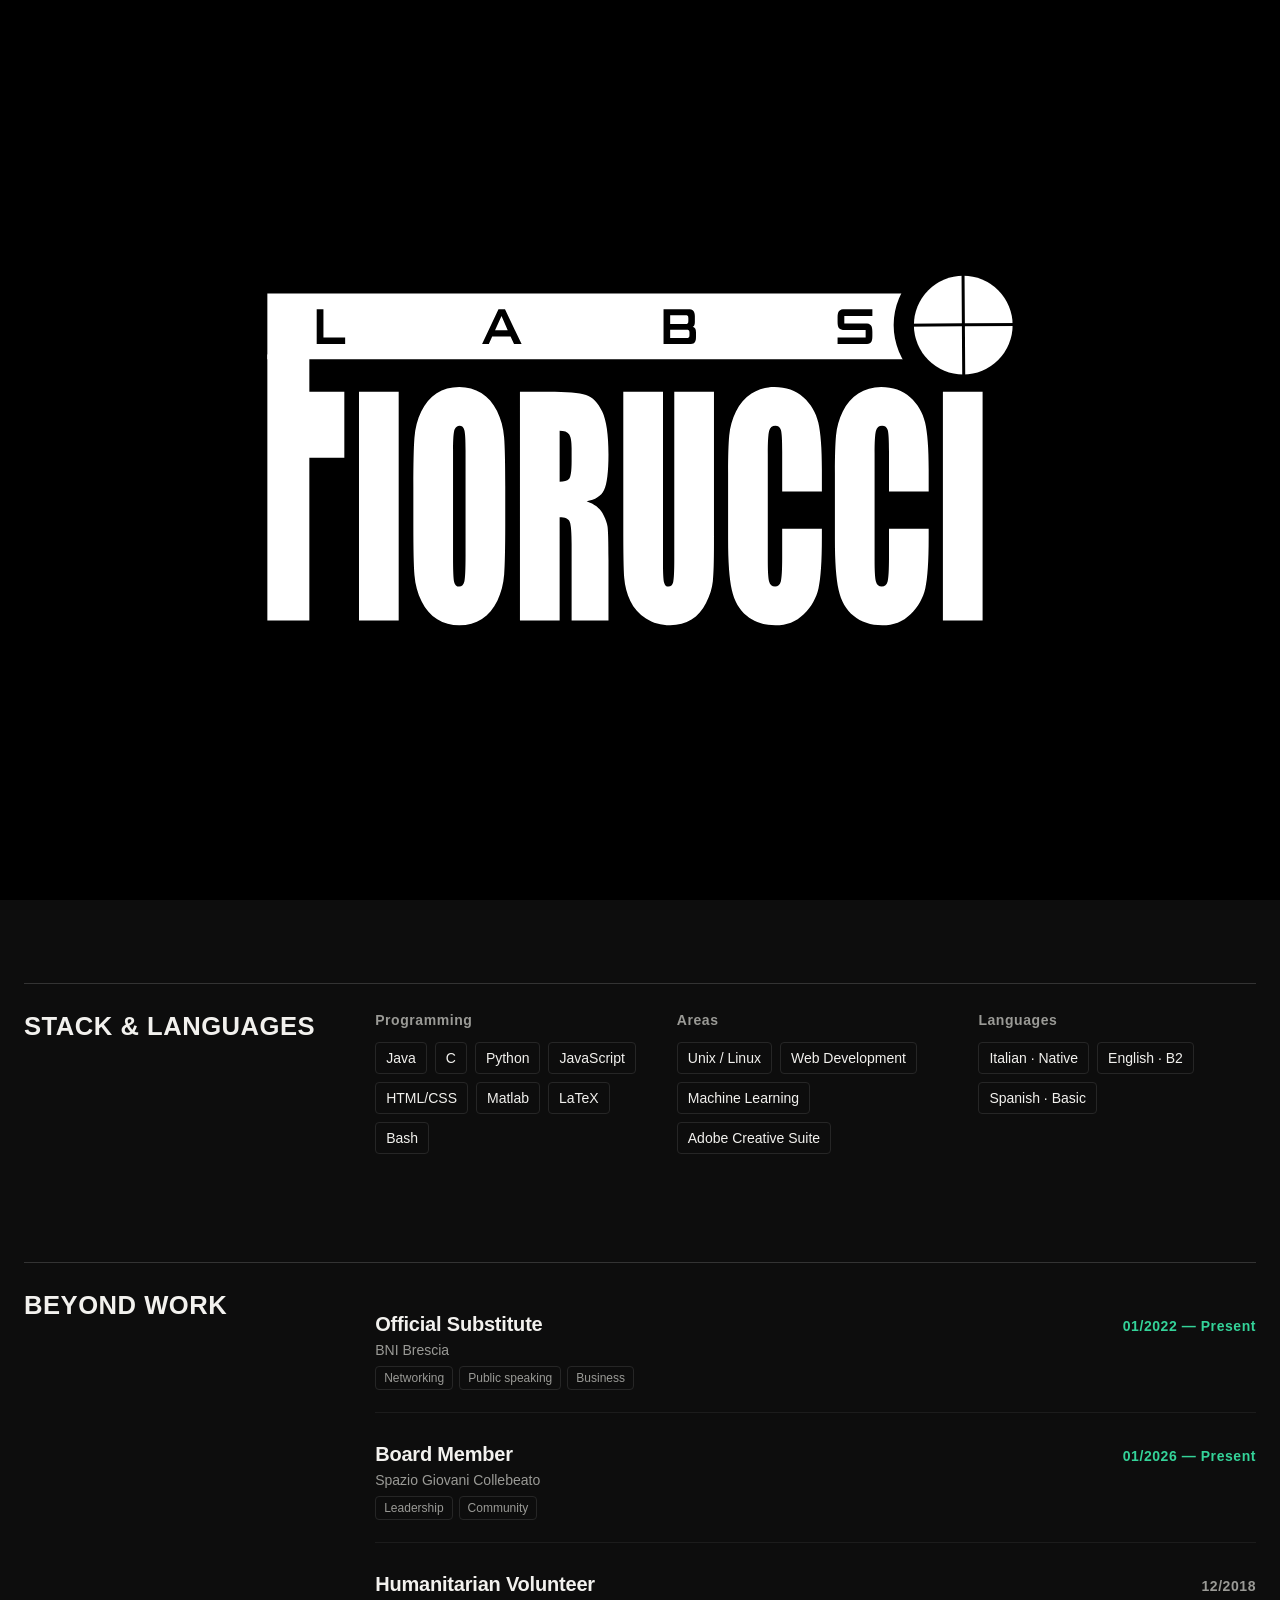
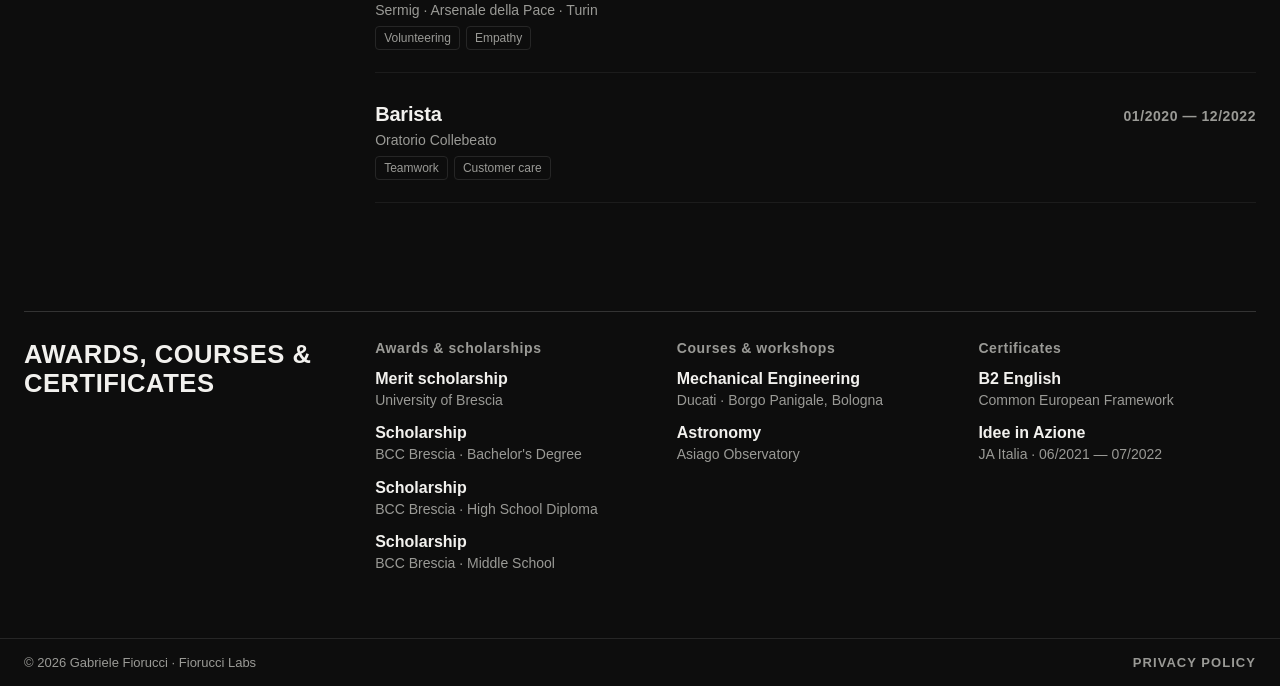
==== en/index.html @ bb151094 "Il CV diventa la pagina Percorso di fioruccilabs.com Pagina generata da FiorucciLabs/tools/export-cv" ====
<!DOCTYPE html>
<html lang="en">
<head>
<meta charset="utf-8">
<meta name="viewport" content="width=device-width, initial-scale=1">
<title>Gabriele Fiorucci — About | Fiorucci Labs</title>
<meta name="description" content="Experience, education and skills of Gabriele Fiorucci, software developer and computer engineering student in Brescia, Italy.">
<link rel="canonical" href="https://gabrielefiorucci03.github.io/en/">
<link rel="alternate" hreflang="it" href="https://gabrielefiorucci03.github.io/">
<link rel="alternate" hreflang="en" href="https://gabrielefiorucci03.github.io/en/">
<link rel="alternate" hreflang="x-default" href="https://gabrielefiorucci03.github.io/">
<script type="application/ld+json">{"@context":"https://schema.org","@type":"ProfilePage","url":"https://gabrielefiorucci03.github.io/en/","inLanguage":"en","mainEntity":{"@type":"Person","@id":"https://fioruccilabs.com/#person","name":"Gabriele Fiorucci","url":"https://fioruccilabs.com/"}}</script>
<meta property="og:type" content="website">
<meta property="og:site_name" content="Fiorucci Labs">
<meta property="og:title" content="Gabriele Fiorucci — About | Fiorucci Labs">
<meta property="og:description" content="Experience, education and skills of Gabriele Fiorucci, software developer and computer engineering student in Brescia, Italy.">
<meta property="og:url" content="https://gabrielefiorucci03.github.io/en/">
<meta property="og:image" content="https://fioruccilabs.com/og.png">
<meta property="og:image:width" content="1200">
<meta property="og:image:height" content="630">
<meta property="og:locale" content="en_US">
<meta property="og:locale:alternate" content="it_IT">
<meta name="twitter:card" content="summary_large_image">
<meta name="theme-color" content="#0d0d0d">
<meta name="color-scheme" content="dark">
<link rel="icon" href="/favicon.ico" sizes="32x32">
<link rel="icon" href="/favicon.svg" type="image/svg+xml">
<link rel="icon" href="/favicon-96.png" type="image/png" sizes="96x96">
<link rel="apple-touch-icon" href="/apple-touch-icon.png">
<link rel="stylesheet" href="/site.0959912920.css">
<script>(function(r){r.classList.add('js');try{if(!sessionStorage.getItem('fiorucciIntroSeen')&&!matchMedia('(prefers-reduced-motion: reduce)').matches){r.classList.add('intro-pending');setTimeout(function(){r.classList.remove('intro-pending')},4000)}}catch(e){}})(document.documentElement)</script>
<script src="/site.97b1b69232.js" defer></script>
</head>
<body>
<a class="skip" href="#main">Skip to content</a>
<div class="screen">
  <header class="hdr">
    <a class="logo" href="https://fioruccilabs.com/en/"><svg viewBox="0 0 102.3 49.1" role="img" aria-label="Fiorucci Labs"><defs><clipPath id="fllogom"><path clip-rule="evenodd" d="M-20 -20H122.3V69.1H-20ZM85.29299999999999 7.678A9.37 9.37 0 1 0 104.033 7.678A9.37 9.37 0 1 0 85.29299999999999 7.678ZM7.631 10.246 L11.461 10.246 L11.461 9.367 L8.538 9.367 L8.538 5.568 L7.631 5.568 ZM29.894 10.246 L30.801 10.246 L31.254 9.222 L33.725 9.222 L34.193 10.246 L35.213 10.246 L32.977 5.568 L32.100 5.568 Z M31.639 8.378 L32.508 6.475 L33.347 8.378 ZM54.318 10.246 L57.808 10.246 C58.405 10.246 58.685 9.992 58.685 9.339 L58.685 8.632 C58.685 8.233 58.549 7.998 58.247 7.916 C58.443 7.835 58.534 7.617 58.534 7.254 L58.534 6.475 C58.534 5.822 58.254 5.568 57.657 5.568 L54.318 5.568 Z M55.210 9.439 L57.401 9.439 C57.680 9.439 57.808 9.376 57.808 9.067 L57.808 8.687 C57.808 8.378 57.680 8.315 57.401 8.315 L55.210 8.315 Z M55.210 7.526 L57.249 7.526 C57.529 7.526 57.657 7.463 57.657 7.155 L57.657 6.747 C57.657 6.438 57.529 6.375 57.249 6.375 L55.210 6.375 ZM77.745 10.246 L81.462 10.246 C82.195 10.246 82.429 10.019 82.429 9.140 L82.429 8.578 C82.429 7.699 82.195 7.472 81.462 7.472 L78.652 7.472 L78.652 6.448 L82.429 6.448 L82.429 5.568 L78.712 5.568 C77.980 5.568 77.745 5.795 77.745 6.674 L77.745 7.236 C77.745 8.116 77.980 8.342 78.712 8.342 L81.523 8.342 L81.523 9.367 L77.745 9.367 Z"></path></clipPath><clipPath id="fllogoc"><rect x="-20" y="11.6" width="142.3" height="37.6"></rect></clipPath><clipPath id="fllogod"><path clip-rule="evenodd" d="M-20 -20H122.3V69.1H-20ZM94.466 -0.322L94.870 -0.322L94.882 7.448L102.663 7.436L102.663 7.840L94.882 7.852L94.894 15.678L94.490 15.678L94.478 7.852L86.663 7.864L86.663 7.460L94.478 7.448Z"></path></clipPath></defs><g clip-path="url(#fllogom)"><path d="M0.989 3.444H90.025V12.27H0.989Z" fill="#fff" transform="translate(0.989 0) scale(1 1) translate(-0.989 0)"></path></g><g fill="#fff" fill-rule="evenodd" opacity="0" display="none"><path d="M0.997 0 L4.827 0 L4.827 -0.879 L1.904 -0.879 L1.904 -4.678 L0.997 -4.678 Z" transform="translate(6.634 10.246)"></path><path d="M0.249 0 L1.156 0 L1.609 -1.024 L4.08 -1.024 L4.548 0 L5.568 0 L3.332 -4.678 L2.455 -4.678 Z M1.994 -1.868 L2.863 -3.771 L3.702 -1.868 Z" transform="translate(29.645 10.246)"></path><path d="M0.997 0 L4.487 0 C5.084 0 5.364 -0.254 5.364 -0.907 L5.364 -1.614 C5.364 -2.013 5.228 -2.248 4.926 -2.33 C5.122 -2.411 5.213 -2.629 5.213 -2.992 L5.213 -3.771 C5.213 -4.424 4.933 -4.678 4.336 -4.678 L0.997 -4.678 Z M1.889 -0.807 L4.08 -0.807 C4.359 -0.807 4.487 -0.87 4.487 -1.179 L4.487 -1.559 C4.487 -1.868 4.359 -1.931 4.08 -1.931 L1.889 -1.931 Z M1.889 -2.72 L3.928 -2.72 C4.208 -2.72 4.336 -2.783 4.336 -3.091 L4.336 -3.499 C4.336 -3.808 4.208 -3.871 3.928 -3.871 L1.889 -3.871 Z" transform="translate(53.321 10.246)"></path><path d="M0.755 0 L4.472 0 C5.205 0 5.439 -0.227 5.439 -1.106 L5.439 -1.668 C5.439 -2.547 5.205 -2.774 4.472 -2.774 L1.662 -2.774 L1.662 -3.798 L5.439 -3.798 L5.439 -4.678 L1.722 -4.678 C0.99 -4.678 0.755 -4.451 0.755 -3.572 L0.755 -3.01 C0.755 -2.13 0.99 -1.904 1.722 -1.904 L4.533 -1.904 L4.533 -0.879 L0.755 -0.879 Z" transform="translate(76.99 10.246)"></path></g><g clip-path="url(#fllogoc)" fill="#fff"><path d="M0.989 11.6V47.449H6.642V25.548H11.351V16.642H6.642V11.6Z" transform="translate(0 0)"></path><path d="M18.668 16.642H13.325V47.448H18.668Z" transform="translate(0 0)"></path><path d="M20.787 22.854C20.69 24.141 20.641 26.332 20.641 29.425L20.641 34.693C20.641 37.863 20.692 40.081 20.793 41.349C20.895 42.617 21.213 43.79 21.746 44.868C22.279 45.946 22.984 46.754 23.861 47.292C24.737 47.831 25.725 48.101 26.826 48.101C27.986 48.101 29.002 47.815 29.874 47.245C30.746 46.674 31.438 45.857 31.95 44.792C32.462 43.727 32.768 42.551 32.865 41.264C32.962 39.977 33.011 37.786 33.011 34.693L33.011 29.425C33.011 26.256 32.96 24.037 32.858 22.769C32.757 21.501 32.439 20.328 31.906 19.251C31.372 18.173 30.668 17.365 29.791 16.826C28.915 16.287 27.927 16.017 26.826 16.017C25.666 16.017 24.65 16.303 23.778 16.873C22.906 17.444 22.214 18.262 21.702 19.327C21.189 20.392 20.885 21.567 20.787 22.854M25.984 24.579C25.984 22.995 26.058 22.041 26.207 21.718C26.356 21.395 26.571 21.233 26.852 21.233C27.183 21.233 27.402 21.433 27.509 21.832C27.615 22.231 27.668 23.147 27.668 24.579L27.668 38.721C27.668 40.534 27.617 41.681 27.515 42.162C27.413 42.644 27.179 42.885 26.813 42.885C26.456 42.885 26.228 42.676 26.13 42.257C26.033 41.839 25.984 40.737 25.984 38.95Z" transform="translate(0 0)"></path><path d="M38.768 16.642L34.99 16.642L34.99 47.449L40.333 47.449L40.333 33.567C41.063 33.567 41.514 33.763 41.687 34.156C41.859 34.549 41.945 35.57 41.945 37.218L41.945 47.449L46.907 47.449L46.907 39.331C46.907 36.847 46.863 35.329 46.774 34.778C46.685 34.227 46.459 33.622 46.095 32.963C45.732 32.304 45.022 31.778 43.965 31.385C45.132 31.22 45.914 30.725 46.311 29.899C46.708 29.074 46.907 27.461 46.907 25.061C46.907 22.433 46.626 20.518 46.064 19.318C45.502 18.118 44.775 17.372 43.883 17.08C42.992 16.788 41.286 16.642 38.768 16.642M40.333 21.912C40.946 21.912 41.367 22.065 41.598 22.371C41.829 22.676 41.945 23.319 41.945 24.299L41.945 25.998C41.945 27.36 41.825 28.165 41.586 28.413C41.346 28.661 40.929 28.785 40.333 28.785Z" transform="translate(0 0)"></path><path d="M54.244 16.642L48.901 16.642L48.901 34.874C48.901 38.35 48.943 40.631 49.028 41.716C49.112 42.801 49.387 43.831 49.851 44.808C50.316 45.785 51.018 46.578 51.956 47.187C52.893 47.796 53.975 48.101 55.201 48.101C56.308 48.101 57.269 47.843 58.084 47.33C58.9 46.816 59.557 46.061 60.055 45.065C60.554 44.069 60.854 43.099 60.955 42.153C61.057 41.208 61.107 39.568 61.107 37.234L61.107 16.642L55.765 16.642L55.765 39.345C55.765 40.88 55.716 41.854 55.62 42.266C55.524 42.679 55.308 42.885 54.973 42.885C54.679 42.885 54.484 42.698 54.388 42.323C54.292 41.949 54.244 41.09 54.244 39.745Z" transform="translate(0 0)"></path><path d="M63.161 22.531C63.059 23.641 63.009 25.305 63.009 27.523L63.009 36.518C63.009 39.536 63.173 41.796 63.503 43.299C63.833 44.801 64.506 45.977 65.521 46.826C66.535 47.676 67.825 48.101 69.39 48.101C70.896 48.101 72.162 47.599 73.19 46.597C74.217 45.594 74.881 44.426 75.181 43.093C75.482 41.76 75.632 39.501 75.632 36.315L75.632 35.115L70.289 35.115L70.289 38.981C70.289 40.669 70.228 41.742 70.105 42.199C69.983 42.656 69.723 42.885 69.326 42.885C68.913 42.885 68.647 42.657 68.528 42.2C68.41 41.745 68.351 40.769 68.351 39.273L68.351 24.978C68.351 23.419 68.41 22.406 68.528 21.937C68.647 21.468 68.925 21.233 69.365 21.233C69.753 21.233 70.004 21.427 70.118 21.813C70.232 22.199 70.289 23.172 70.289 24.73L70.289 30.089L75.632 30.089L75.632 27.161C75.632 24.283 75.471 22.163 75.15 20.8C74.828 19.437 74.156 18.299 73.132 17.387C72.109 16.474 70.811 16.017 69.238 16.017C68.079 16.017 67.053 16.312 66.161 16.902C65.269 17.492 64.571 18.3 64.068 19.327C63.565 20.354 63.262 21.422 63.161 22.531" transform="translate(0 0)"></path><path d="M77.537 22.531C77.435 23.641 77.385 25.305 77.385 27.523L77.385 36.518C77.385 39.536 77.549 41.796 77.879 43.299C78.209 44.801 78.881 45.977 79.897 46.826C80.911 47.676 82.201 48.101 83.766 48.101C85.271 48.101 86.538 47.599 87.566 46.597C88.593 45.594 89.257 44.426 89.557 43.093C89.857 41.76 90.008 39.501 90.008 36.315L90.008 35.115L84.665 35.115L84.665 38.981C84.665 40.669 84.604 41.742 84.481 42.199C84.359 42.656 84.099 42.885 83.702 42.885C83.289 42.885 83.023 42.657 82.904 42.2C82.786 41.745 82.727 40.769 82.727 39.273L82.727 24.978C82.727 23.419 82.786 22.406 82.904 21.937C83.023 21.468 83.301 21.233 83.741 21.233C84.129 21.233 84.38 21.427 84.494 21.813C84.608 22.199 84.665 23.172 84.665 24.73L84.665 30.089L90.008 30.089L90.008 27.161C90.008 24.283 89.847 22.163 89.526 20.8C89.204 19.437 88.532 18.299 87.508 17.387C86.485 16.474 85.187 16.017 83.614 16.017C82.455 16.017 81.429 16.312 80.537 16.902C79.645 17.492 78.947 18.3 78.444 19.327C77.941 20.354 77.638 21.422 77.537 22.531" transform="translate(0 0)"></path><path d="M97.266 16.642H91.923V47.448H97.266Z" transform="translate(0 0)"></path></g><g transform="translate(94.663 7.678) scale(1) translate(-94.663 -7.678)"><circle cx="94.663" cy="7.678" r="6.646" fill="#fff" clip-path="url(#fllogod)"></circle></g></svg></a>
    <div class="hdr-desk" data-desk>
      <nav class="nav"><a href="https://fioruccilabs.com/en/works/">WORKS</a><a href="https://fioruccilabs.com/en/projects/">PROJECTS</a><a href="https://fioruccilabs.com/en/contact/">CONTACT</a></nav>
      <details class="dd lang">
        <summary><span class="sr-only">Language: </span><span>EN</span><span class="caret" aria-hidden="true">▼</span></summary>
        <div class="dd-menu"><a class="lang-opt" href="/en/" hreflang="en" lang="en" aria-current="true"><span>English</span><span class="code">EN</span></a><a class="lang-opt" href="/" hreflang="it" lang="it"><span>Italiano</span><span class="code">IT</span></a></div>
      </details>
    </div>
    <details class="dd mm" data-mob>
      <summary><span class="sr-only">Menu · Language: </span><span>EN</span><span class="burger" aria-hidden="true"><span></span><span></span><span></span></span></summary>
      <div class="dd-menu">
        <nav class="mm-nav"><a href="https://fioruccilabs.com/en/works/">WORKS</a><a href="https://fioruccilabs.com/en/projects/">PROJECTS</a><a href="https://fioruccilabs.com/en/contact/">CONTACT</a></nav>
        <div class="mm-sep"></div>
        <div aria-label="Language"><a class="lang-opt" href="/en/" hreflang="en" lang="en" aria-current="true"><span>English</span><span class="code">EN</span></a><a class="lang-opt" href="/" hreflang="it" lang="it"><span>Italiano</span><span class="code">IT</span></a></div>
        <div class="mm-sep"></div>
        <a class="mm-pv" href="https://fioruccilabs.com/en/privacy/">PRIVACY POLICY</a>
        <span class="mm-copy">© 2026 Gabriele Fiorucci · Fiorucci Labs</span>
      </div>
    </details>
  </header>
  <main id="main">
    <section class="sec about">
      <div class="ab-top"><div>
        <h1 class="big">Gabriele Fiorucci</h1>
        <div class="ab-links"><a href="mailto:info@fioruccilabs.com">EMAIL ↗</a><a href="https://github.com/GabrieleFiorucci03" target="_blank" rel="noopener">GITHUB ↗</a><a href="https://linkedin.com/in/gabriele-fiorucci-063081251" target="_blank" rel="noopener">LINKEDIN ↗</a></div>
      </div></div>
      <div class="ab-sec">
        <h2>EXPERIENCE</h2>
        <div class="ab-body rows"><div class="row"><div class="who"><span class="role">Freelance Developer</span><span class="org">Software development · Brescia, Italy</span></div><span class="date now">06/2024 — Present</span></div><div class="row"><div class="who"><span class="role">STEM Tutor</span><span class="org">Tutoring · Brescia, Italy</span></div><span class="date now">06/2022 — Present</span></div><div class="row"><div class="who"><span class="role">Printer</span><span class="org">Tipografia Fiorucci · Collebeato, Italy</span></div><span class="date now">01/2018 — Present</span></div></div>
      </div>
      <div class="ab-sec">
        <h2>EDUCATION</h2>
        <div class="ab-body"><div class="ab-grid"><div class="edu"><span class="role">Master's Degree</span><span class="date now">09/2025 — Present</span><span class="field">Computer Engineering</span><span class="org">University of Brescia</span></div><div class="edu"><span class="role">Bachelor's Degree</span><span class="date">09/2022 — 10/2025</span><span class="field">Computer Engineering</span><span class="org">University of Brescia</span></div><div class="edu"><span class="role">High School Diploma</span><span class="date">09/2017 — 07/2022</span><span class="field">Scientific High School</span><span class="org">Liceo Scientifico Statale Leonardo</span></div></div></div>
      </div>
      <div class="ab-sec">
        <h2>STACK & LANGUAGES</h2>
        <div class="ab-body"><div class="ab-grid"><div class="grp-col"><span class="lbl">Programming</span><div class="chips"><span>Java</span><span>C</span><span>Python</span><span>JavaScript</span><span>HTML/CSS</span><span>Matlab</span><span>LaTeX</span><span>Bash</span></div></div><div class="grp-col"><span class="lbl">Areas</span><div class="chips"><span>Unix / Linux</span><span>Web Development</span><span>Machine Learning</span><span>Adobe Creative Suite</span></div></div><div class="grp-col"><span class="lbl">Languages</span><div class="chips"><span>Italian · Native</span><span>English · B2</span><span>Spanish · Basic</span></div></div></div></div>
      </div>
      <div class="ab-sec">
        <h2>BEYOND WORK</h2>
        <div class="ab-body rows"><div class="row"><div class="who"><span class="role">Official Substitute</span><span class="org">BNI Brescia</span></div><span class="date now">01/2022 — Present</span><div class="row-tags"><span>Networking</span><span>Public speaking</span><span>Business</span></div></div><div class="row"><div class="who"><span class="role">Board Member</span><span class="org">Spazio Giovani Collebeato</span></div><span class="date now">01/2026 — Present</span><div class="row-tags"><span>Leadership</span><span>Community</span></div></div><div class="row"><div class="who"><span class="role">Humanitarian Volunteer</span><span class="org">Sermig · Arsenale della Pace · Turin</span></div><span class="date">12/2018</span><div class="row-tags"><span>Volunteering</span><span>Empathy</span></div></div><div class="row"><div class="who"><span class="role">Barista</span><span class="org">Oratorio Collebeato</span></div><span class="date">01/2020 — 12/2022</span><div class="row-tags"><span>Teamwork</span><span>Customer care</span></div></div></div>
      </div>
      <div class="ab-sec">
        <h2>AWARDS, COURSES & CERTIFICATES</h2>
        <div class="ab-body"><div class="ab-grid"><div class="grp-col"><span class="lbl">Awards &amp; scholarships</span><div class="award"><span class="t">Merit scholarship</span><span class="d">University of Brescia</span></div><div class="award"><span class="t">Scholarship</span><span class="d">BCC Brescia · Bachelor's Degree</span></div><div class="award"><span class="t">Scholarship</span><span class="d">BCC Brescia · High School Diploma</span></div><div class="award"><span class="t">Scholarship</span><span class="d">BCC Brescia · Middle School</span></div></div><div class="grp-col"><span class="lbl">Courses &amp; workshops</span><div class="award"><span class="t">Mechanical Engineering</span><span class="d">Ducati · Borgo Panigale, Bologna</span></div><div class="award"><span class="t">Astronomy</span><span class="d">Asiago Observatory</span></div></div><div class="grp-col"><span class="lbl">Certificates</span><div class="award"><span class="t">B2 English</span><span class="d">Common European Framework</span></div><div class="award"><span class="t">Idee in Azione</span><span class="d">JA Italia · 06/2021 — 07/2022</span></div></div></div></div>
      </div>
    </section>
  </main>
</div>
<footer class="ftr" data-desk>
  <span>© 2026 Gabriele Fiorucci · Fiorucci Labs</span>
  <a href="https://fioruccilabs.com/en/privacy/">PRIVACY POLICY</a>
</footer>
</body>
</html>
---- site.0959912920.css ----
/* Fiorucci Labs — site styles. Values carried over from the inline styles of the old "Intro Sito.dc.html". */
*{scrollbar-width:none;-ms-overflow-style:none}*::-webkit-scrollbar{display:none}
html{background:#0d0d0d;color-scheme:dark}
body{margin:0;background:#0d0d0d;font-family:Helvetica,Arial,sans-serif;color:#f2f1ee}
a{color:#f2f1ee}a:hover{color:#bbb}
h1,h2,h3{font-weight:inherit}
/* Text for screen readers and search engines only (e.g. the home <h1>, drawn as the CREATE lettering). */
.sr-only{position:absolute;width:1px;height:1px;padding:0;margin:-1px;overflow:hidden;clip:rect(0,0,0,0);white-space:nowrap;border:0}
.lead a{color:#34D399;text-decoration:none;border-bottom:1px solid #0E9F6E}

/* Mobile (<=720px) swaps the desktop header and footer for the dropdown menu. */
[data-mob]{display:none}
@media (max-width:720px){[data-desk]{display:none!important}[data-mob]{display:block}}

/* Page frame: the home is one screen tall; other pages scroll the document under a sticky header. */
.screen{min-height:100vh;display:flex;flex-direction:column}
.screen.home{height:100vh;min-height:520px}
main{flex:1;display:flex;flex-direction:column}
.home main{min-height:0;overflow:hidden}

/* Header */
.hdr{display:flex;align-items:center;justify-content:space-between;gap:24px;padding:14px clamp(12px,2vw,24px);border-bottom:1px solid #262626;background:#0d0d0d}
.screen:not(.home) .hdr{position:sticky;top:0;z-index:30}
.logo{display:block;width:120px}
.logo svg{display:block;width:100%;height:auto;overflow:visible}
.hdr-desk{display:flex;align-items:center;flex-wrap:wrap;justify-content:flex-end;gap:10px 28px}
.nav{display:flex;flex-wrap:wrap;gap:4px 24px}
.nav a{font-size:14px;font-weight:600;letter-spacing:0.08em;color:#9a9a96;text-decoration:none;padding:8px 0;border-bottom:2px solid transparent}
.nav a:hover{color:#f2f1ee;text-decoration:none}
.nav a[aria-current=page]{color:#f2f1ee;border-bottom-color:#0E9F6E}

/* Dropdowns (language on desktop, full menu on mobile) are <details>, so they open even without JS. */
.dd{position:relative}
.dd>summary{list-style:none;display:flex;align-items:center;gap:8px;background:transparent;color:#f2f1ee;border:1px solid #444;border-radius:4px;padding:10px 12px;font-family:ui-monospace,Menlo,monospace;font-size:13px;letter-spacing:0.06em;cursor:pointer}
.dd>summary::-webkit-details-marker{display:none}
.dd>summary:hover{border-color:#f2f1ee}
.caret{font-size:9px;color:#9a9a96}
.dd-menu{position:absolute;right:0;top:calc(100% + 6px);min-width:150px;background:#161616;border:1px solid #262626;border-radius:4px;padding:4px;display:flex;flex-direction:column;z-index:10}
.lang-opt{display:flex;justify-content:space-between;align-items:center;gap:12px;color:#f2f1ee;border-radius:3px;padding:9px 10px;font-size:14px;text-decoration:none}
.lang-opt:hover{background:#222;color:#f2f1ee;text-decoration:none}
.lang-opt[aria-current=true]{background:#1f1f1f}
.lang-opt .code{font-family:ui-monospace,Menlo,monospace;font-size:12px;color:#9a9a96}
.lang-opt[aria-current=true] .code{color:#34D399}

.mm>summary{gap:10px}
.burger{display:flex;flex-direction:column;gap:4px;width:18px}
.burger span{height:2px;background:#f2f1ee;transition:transform 200ms ease,opacity 200ms ease}
.mm[open] .burger span:nth-child(1){transform:translateY(6px) rotate(45deg)}
.mm[open] .burger span:nth-child(2){opacity:0}
.mm[open] .burger span:nth-child(3){transform:translateY(-6px) rotate(-45deg)}
.mm .dd-menu{top:calc(100% + 8px);width:min(260px,calc(100vw - 24px));padding:6px;z-index:20;box-sizing:border-box}
.mm-nav{display:flex;flex-direction:column}
.mm-nav a,.mm-pv{display:block;font-size:15px;font-weight:600;letter-spacing:0.08em;color:#9a9a96;text-decoration:none;padding:14px 12px;border-left:2px solid transparent;border-radius:3px}
.mm-pv{font-size:13px;padding:12px}
.mm-nav a:hover,.mm-pv:hover{background:#222;color:#f2f1ee;text-decoration:none}
.mm-nav a[aria-current=page],.mm-pv[aria-current=page]{color:#f2f1ee;border-left-color:#0E9F6E}
.mm .lang-opt{padding:12px;font-size:15px}
.mm-sep{height:1px;background:#262626;margin:6px 0}
.mm-copy{display:block;padding:4px 12px 8px;font-size:12px;color:#9a9a96}

/* Home */
.hero{flex:1;min-height:0;display:flex;align-items:center;justify-content:center;padding:clamp(28px,6vh,64px) clamp(12px,2vw,24px) 0}
.hero h1{margin:0;width:clamp(220px,40vw,660px);color:#f2f1ee;transition:transform 1000ms cubic-bezier(.2,.8,.2,1),opacity 800ms ease}
.hero svg{display:block;width:100%;height:auto;overflow:visible}
.band{position:relative;height:clamp(320px,68vh,820px);flex-shrink:0;overflow:hidden;user-select:none;-webkit-user-select:none;touch-action:pan-y;cursor:grab;transition:opacity 900ms ease 200ms}
.band canvas{position:absolute;inset:0;width:100%;height:100%;display:block}
.band-name{position:absolute;left:50%;bottom:14px;transform:translateX(-50%);font-size:15px;font-weight:600;letter-spacing:0.01em;color:#34D399;background:#0d0d0d;padding:6px 10px;pointer-events:none;white-space:nowrap;opacity:0;transition:opacity 250ms ease}
/* Entrance: with JS the hero and gallery start hidden and fade in after the intro (site.js adds .entered). */
.intro-pending .screen,.intro-pending .ftr{visibility:hidden}
.js .home:not(.entered) .hero h1{transform:translateY(10%) scale(0.96);opacity:0}
.js .home:not(.entered) .band{opacity:0}
/* Gallery sources: the WebGL canvas samples these videos; the links stay in the page for crawlers and keyboard users.
   Without JS or WebGL the tiles themselves are shown as a plain grid. */
html:not(.js) .tiles,.band.no-gl .tiles{opacity:1;pointer-events:auto}
.tiles a{display:flex;flex-direction:column;gap:6px;color:inherit;text-decoration:none}
.tiles{position:absolute;inset:0;margin:0;padding:16px;list-style:none;display:flex;align-items:center;justify-content:center;gap:12px;flex-wrap:wrap;box-sizing:border-box;background:#0d0d0d;opacity:0;pointer-events:none}
.tiles li{display:flex;flex-direction:column;gap:6px;width:clamp(120px,14vw,200px)}
.tiles .media{border:0;border-radius:0}
.tiles span{font-size:13px;color:#9a9a96}

/* Shared page blocks */
.sec{padding:clamp(28px,6vh,64px) clamp(12px,2vw,24px) 64px;display:flex;flex-direction:column;gap:clamp(40px,7vh,72px);max-width:1280px;width:100%;box-sizing:border-box;margin:0 auto}
.sec.wide{gap:clamp(48px,8vh,96px)}
.big{margin:0;font-size:clamp(40px,7vw,96px);line-height:0.95;letter-spacing:-0.02em;font-weight:700;text-wrap:balance}
.lead{margin:0;font-size:clamp(18px,1.6vw,22px);line-height:1.45;color:#f2f1ee;max-width:60ch;text-wrap:pretty}
.label{font-size:12px;font-weight:600;letter-spacing:0.08em;color:#9a9a96}
.media{position:relative;width:100%;aspect-ratio:4/3;overflow:hidden;border:1px solid #262626;border-radius:4px;background:repeating-linear-gradient(135deg,#171717 0 10px,#1b1b1b 10px 20px)}
.media video{position:absolute;inset:0;width:100%;height:100%;object-fit:cover;display:block;pointer-events:none;background:#0d0d0d}

/* Works / projects lists */
.grp{display:flex;flex-direction:column;gap:24px}
.grp-h{margin:0;padding-top:14px;border-top:1px solid #262626;font-size:14px;font-weight:600;letter-spacing:0.08em;color:#f2f1ee}
.cards{display:grid;grid-template-columns:repeat(auto-fill,minmax(min(100%,260px),1fr));gap:32px 24px}
.card{display:flex;flex-direction:column;gap:12px;color:#f2f1ee;text-decoration:none}
.card:hover{color:#34D399;text-decoration:none}
.card-name{font-size:18px;font-weight:600;letter-spacing:-0.005em}

/* Project page */
.proj{padding:clamp(20px,4vh,40px) clamp(12px,2vw,24px) 64px;display:flex;flex-direction:column;gap:24px;max-width:1100px;width:100%;box-sizing:border-box;margin:0 auto}
.back{font-size:12px;font-weight:600;letter-spacing:0.08em;color:#9a9a96;text-decoration:none;align-self:flex-start}
.back:hover{color:#34D399;text-decoration:none}
.proj-head{display:flex;align-items:baseline;gap:16px;flex-wrap:wrap}
.status{font-size:12px;font-weight:600;color:#34D399;letter-spacing:0.08em}
.proj h1{margin:0;font-size:clamp(32px,5vw,64px);line-height:1;letter-spacing:-0.02em;font-weight:700}
.cover{position:relative;width:100%;aspect-ratio:4/3;max-height:70vh;flex-shrink:0;overflow:hidden}
.cover video{position:absolute;inset:0;width:100%;height:100%;object-fit:contain;display:block;pointer-events:none;background:#0d0d0d}
.proj-body{display:flex;flex-wrap:wrap;gap:24px clamp(24px,4vw,64px);padding-top:28px;border-top:1px solid #333}
.proj-text{flex:3 1 480px;min-width:0}
.desc{max-width:60ch;display:flex;flex-direction:column;gap:16px}
.desc p{margin:0;font-size:17px;line-height:1.55;color:#d6d5d1;text-wrap:pretty}
.desc p.lede{font-size:clamp(18px,1.6vw,22px);line-height:1.45;color:#f2f1ee}
.side{flex:1 1 220px;display:flex;flex-direction:column;gap:20px;position:sticky;top:100px;align-self:flex-start}
.tags{display:flex;flex-wrap:wrap;gap:8px;margin:0;padding:0;list-style:none}
.tag{font-size:13px;font-weight:600;letter-spacing:0.02em;color:#9a9a96;padding:6px 10px;border:1px solid #262626;border-radius:4px}
.gh{align-self:flex-start;font-size:14px;font-weight:600;letter-spacing:0.08em;color:#9a9a96;text-decoration:none;padding:6px 0;border-bottom:1px solid #262626}
.gh:hover{color:#34D399;border-color:#0E9F6E;text-decoration:none}

/* Project markdown (rendered at build time) */
[data-md]{display:flex;flex-direction:column;gap:18px;font-size:17px;line-height:1.6;color:#d6d5d1}
[data-md] p,[data-md] ul,[data-md] ol{margin:0;max-width:68ch;text-wrap:pretty}
[data-md] [data-tagline]{font-size:clamp(20px,2vw,26px);line-height:1.35;font-weight:600;color:#f2f1ee}
[data-md] h2{margin:36px 0 0;padding-top:24px;border-top:1px solid #262626;font-size:clamp(22px,2.2vw,28px);line-height:1.2;letter-spacing:-0.01em;color:#f2f1ee;font-weight:700}
[data-md] h3{margin:12px 0 0;font-size:19px;color:#f2f1ee;font-weight:700}
[data-md] strong{font-weight:600;color:#f2f1ee}
[data-md] a{color:#34D399;text-decoration:none;border-bottom:1px solid #0E9F6E}
[data-md] a:hover{color:#f2f1ee}
[data-md] figure{margin:10px 0;display:flex;flex-direction:column;gap:8px}
[data-md] img,[data-md] video{display:block;max-width:100%;max-height:85vh;width:auto;height:auto;align-self:flex-start;border:1px solid #262626;border-radius:4px;background:#111}
[data-md] figcaption{font-size:13px;letter-spacing:0.02em;color:#9a9a96}
[data-md] ul,[data-md] ol{padding-left:1.2em;display:flex;flex-direction:column;gap:8px}
[data-md] li::marker{color:#34D399}
[data-md] table{border-collapse:collapse;width:100%;max-width:820px;font-size:15px;line-height:1.5}
[data-md] th,[data-md] td{text-align:left;vertical-align:top;padding:10px 16px 10px 0;border-top:1px solid #262626}
[data-md] th{width:30%;font-weight:600;color:#9a9a96}
[data-md] th strong{color:#9a9a96}

/* Privacy */
.intro-block{display:flex;flex-direction:column;gap:24px}
.pv-row{display:grid;grid-template-columns:repeat(auto-fit,minmax(min(100%,300px),1fr));gap:12px 40px;padding:28px 0;border-top:1px solid #262626}
.pv-row h2{margin:0;font-size:14px;font-weight:600;letter-spacing:0.08em;color:#f2f1ee;text-transform:uppercase}
.pv-row div{display:flex;flex-direction:column;gap:14px;grid-column:span 2;min-width:0}
.pv-row p{margin:0;font-size:17px;line-height:1.55;color:#d6d5d1;max-width:68ch;text-wrap:pretty}

/* Contact */
.ct-sub{margin:0;font-size:clamp(18px,1.6vw,22px);line-height:1.35;color:#f2f1ee;text-wrap:pretty}
.ct{display:flex;flex-wrap:wrap;gap:64px clamp(48px,8vw,128px)}
.ct-links{flex:1 1 280px;max-width:380px;display:flex;flex-direction:column}
.ct-h{margin:0;font-size:14px;font-weight:600;letter-spacing:0.08em;color:#f2f1ee;padding-bottom:16px;border-bottom:1px solid #333}
.ct-link{display:flex;flex-direction:column;gap:6px;padding:20px 0;border-bottom:1px solid #1c1c1c;color:#f2f1ee;text-decoration:none}
.ct-link:hover{color:#34D399;text-decoration:none}
.ct-link .v{font-size:18px;font-weight:600;letter-spacing:-0.005em;overflow-wrap:anywhere}
.ct-form{flex:3 1 480px;min-width:0;display:flex;flex-direction:column;gap:20px;padding:clamp(24px,3vw,40px);background:#141414;border:1px solid #262626;border-radius:6px}
.ct-grid{display:grid;grid-template-columns:repeat(auto-fit,minmax(min(100%,220px),1fr));gap:20px}
.fld{display:flex;flex-direction:column;gap:8px;font-size:12px;font-weight:600;letter-spacing:0.08em;color:#9a9a96}
.fld input,.fld textarea{font:inherit;font-size:18px;font-weight:400;letter-spacing:0;color:#f2f1ee;background:transparent;border:0;border-bottom:1px solid #333;padding:10px 0;outline:none;border-radius:0}
.fld textarea{line-height:1.45;resize:vertical}
.fld input:focus,.fld textarea:focus{border-color:#34D399}
.send-row{display:flex;flex-wrap:wrap;align-items:center;gap:16px 24px;padding-top:8px}
.send{font-family:inherit;font-size:14px;font-weight:600;letter-spacing:0.08em;color:#0d0d0d;background:#34D399;border:0;border-radius:4px;padding:16px 28px;cursor:pointer}
.send:hover{background:#6EE7B7}
.note{font-size:14px;color:#9a9a96;max-width:44ch;text-wrap:pretty}

/* About (reachable by URL only) */
.sec.about{gap:clamp(72px,12vh,128px)}
.ab-top{display:grid;grid-template-columns:repeat(auto-fit,minmax(min(100%,340px),1fr));gap:40px;align-items:end;margin-bottom:calc(clamp(28px,6vh,64px) - clamp(72px,12vh,128px))}
.ab-top>div{display:flex;flex-direction:column;gap:24px}
.ab-links{display:flex;flex-wrap:wrap;gap:8px 24px;font-size:14px;font-weight:600;letter-spacing:0.08em}
.ab-links a{color:#9a9a96;text-decoration:none;padding:6px 0;border-bottom:1px solid #262626}
.ab-links a:hover{color:#34D399;border-color:#0E9F6E;text-decoration:none}
.ab-sec{display:flex;flex-wrap:wrap;gap:24px clamp(24px,4vw,64px);padding-top:28px;border-top:1px solid #333}
.ab-sec>h2{margin:0;flex:1 1 200px;max-width:300px;align-self:flex-start;position:sticky;top:110px;font-size:clamp(20px,2vw,26px);font-weight:700;letter-spacing:0.02em;line-height:1.15;color:#f2f1ee}
.ab-body{flex:3 1 520px;min-width:0;display:flex;flex-direction:column;gap:24px}
.ab-body.rows{gap:8px}
.row{display:flex;justify-content:space-between;align-items:baseline;flex-wrap:wrap;gap:8px 32px;padding:22px 0;border-bottom:1px solid #1c1c1c}
.who{display:flex;flex-direction:column;gap:6px}
.role{font-size:20px;font-weight:700;letter-spacing:-0.01em}
.org{font-size:14px;color:#9a9a96}
.date{font-size:14px;color:#9a9a96;font-weight:600;letter-spacing:0.04em;margin-left:auto;text-align:right}
.date.now{color:#34D399}
.row-tags{display:flex;flex-wrap:wrap;gap:6px;flex-basis:100%}
.row-tags span{font-size:12px;color:#9a9a96;border:1px solid #262626;border-radius:4px;padding:4px 8px}
.ab-grid{display:grid;grid-template-columns:repeat(auto-fit,minmax(min(100%,260px),1fr));gap:32px 24px}
.edu{display:flex;flex-direction:column;gap:6px}
.edu .date{margin-left:0;text-align:left}
.edu .field{font-size:15px;color:#f2f1ee}
.grp-col{display:flex;flex-direction:column;gap:14px}
.grp-col .lbl{font-size:14px;color:#9a9a96;font-weight:600;letter-spacing:0.04em}
.chips{display:flex;flex-wrap:wrap;gap:8px}
.chips span{font-size:14px;color:#f2f1ee;border:1px solid #262626;border-radius:4px;padding:7px 10px}
.award{display:flex;flex-direction:column;gap:3px}
.award .t{font-size:16px;font-weight:600}
.award .d{font-size:14px;color:#9a9a96;line-height:1.4}

/* Footer (desktop only; on mobile its links live in the menu) */
.ftr{display:flex;flex-wrap:wrap;align-items:center;justify-content:space-between;gap:8px 24px;padding:10px clamp(12px,2vw,24px);border-top:1px solid #262626;font-size:13px;color:#9a9a96}
.ftr a{font-size:13px;font-weight:600;letter-spacing:0.08em;color:#9a9a96;text-decoration:none;padding:6px 0}
.ftr a:hover{color:#34D399;text-decoration:none}
.ftr a[aria-current=page]{color:#f2f1ee}

/* Accessibility */
/* Keyboard focus is always visible (mouse clicks don't show it). Form fields thicken their underline instead. */
:focus-visible{outline:2px solid #34D399;outline-offset:3px;border-radius:2px}
.fld input:focus-visible,.fld textarea:focus-visible{outline:none;box-shadow:0 1px 0 #34D399}
/* "Skip to content": first stop of the Tab key, visible only when focused. */
.skip{position:absolute;left:12px;top:-80px;z-index:100;background:#34D399;color:#0d0d0d;padding:12px 16px;border-radius:4px;font-size:14px;font-weight:600;letter-spacing:0.04em;text-decoration:none}
.skip:focus{top:12px;color:#0d0d0d}
/* The WebGL gallery can't take keyboard focus: tabbing into it reveals the plain grid of its links instead. */
.band:focus-within .tiles{opacity:1;pointer-events:auto}
/* "Reduce motion" (system setting): no transitions; videos stay on their poster (site.js) and the cover gets controls. */
@media (prefers-reduced-motion:reduce){
  *,*::before,*::after{transition:none!important;animation:none!important;scroll-behavior:auto!important}
  .cover video{pointer-events:auto}
}
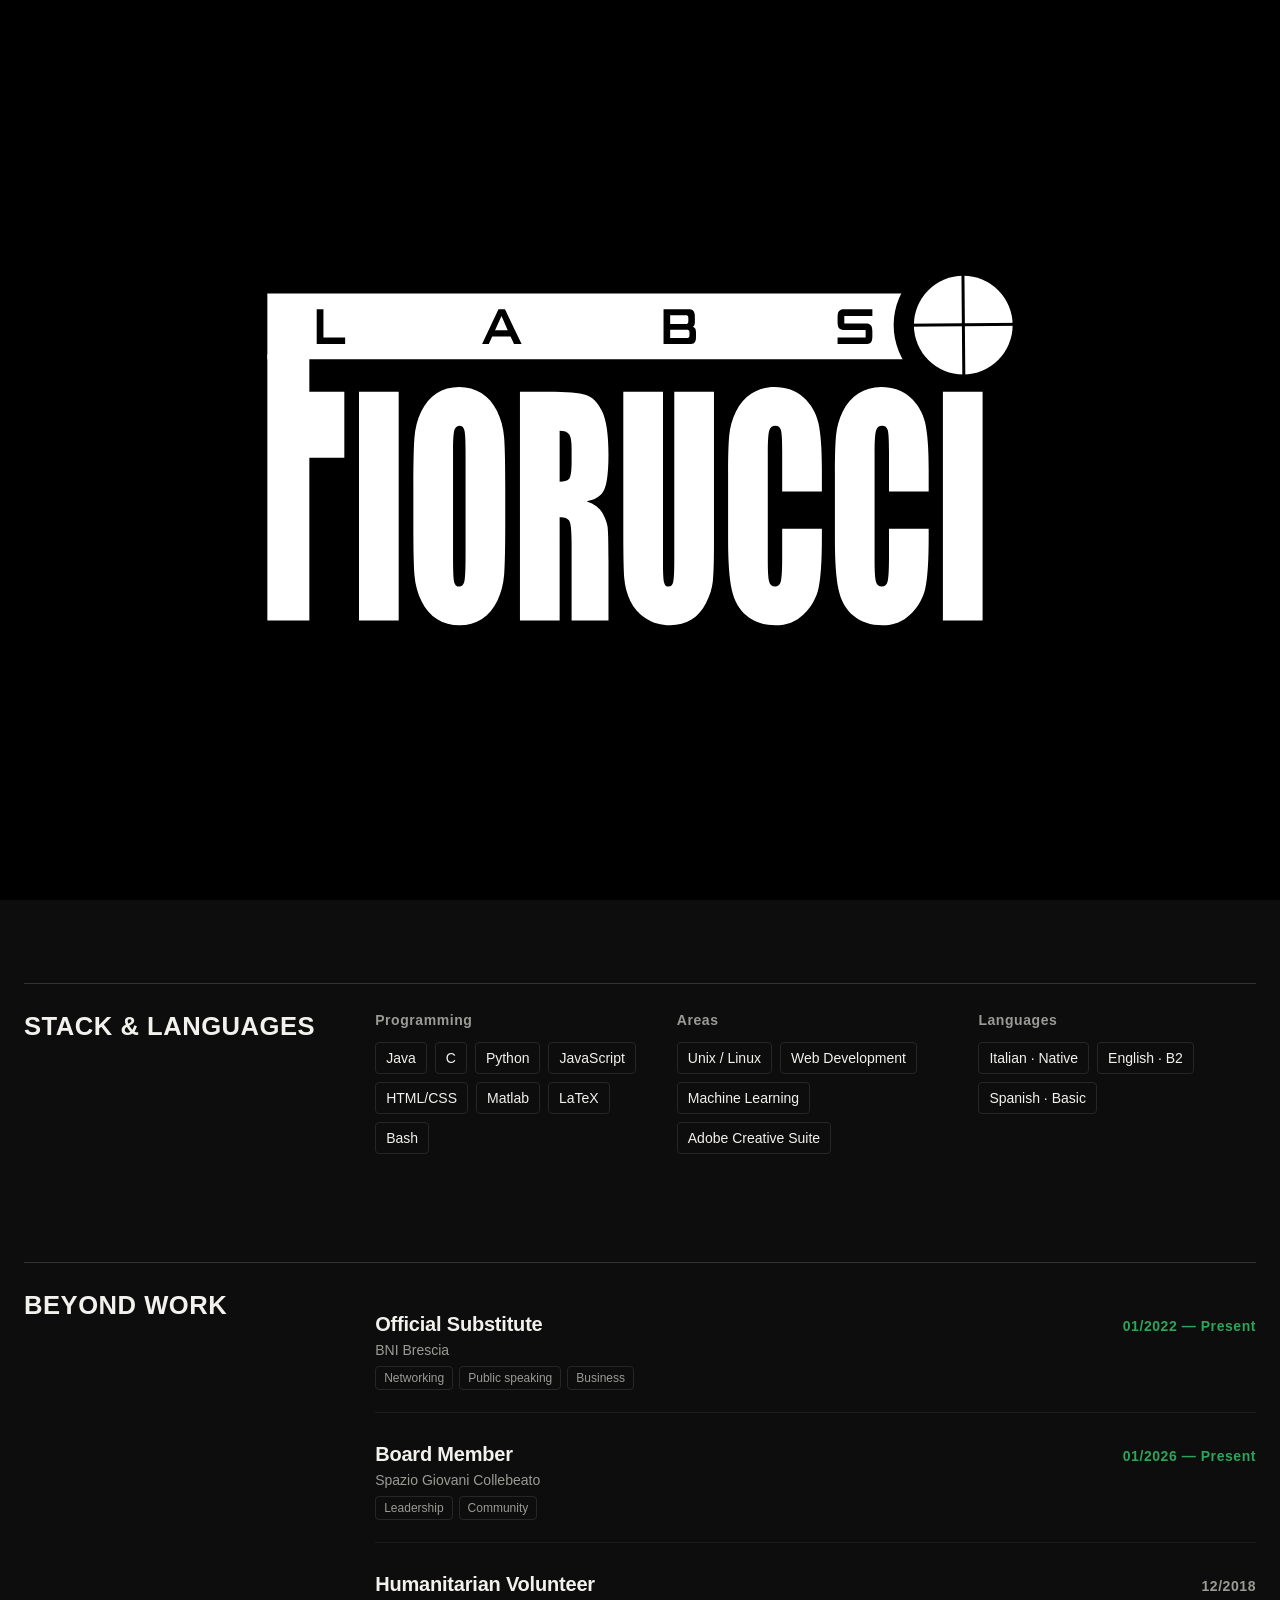
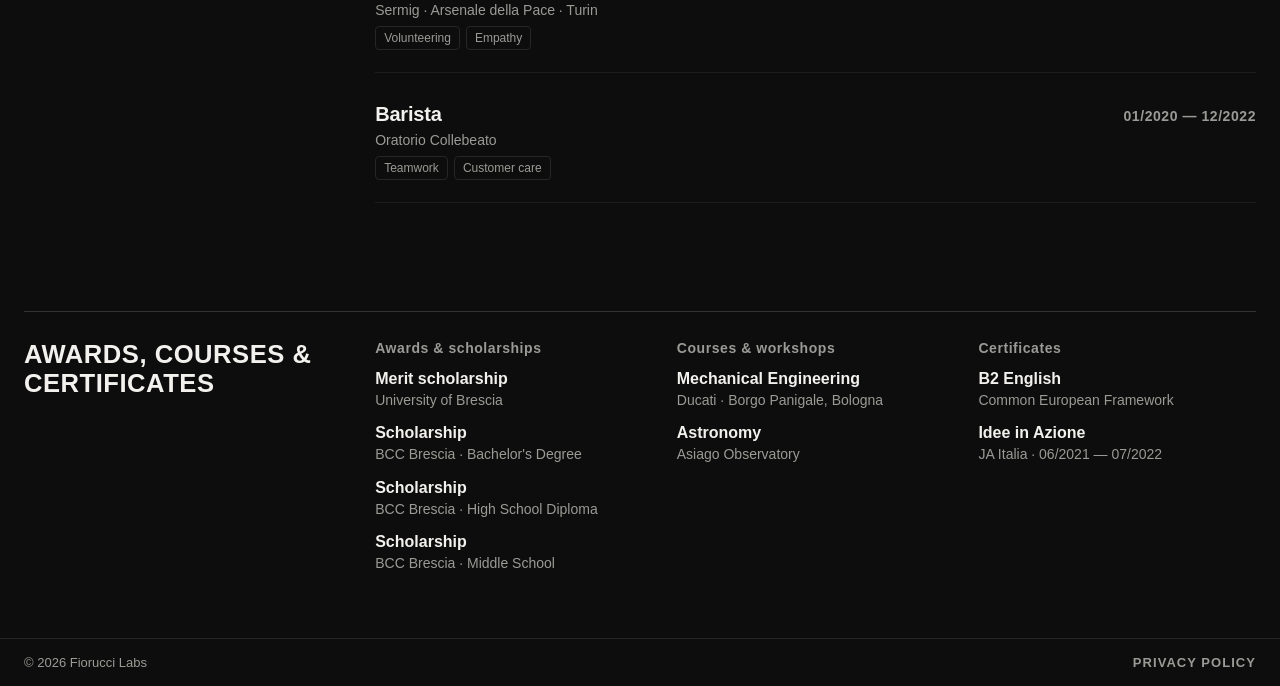
==== commit 39d85521: "CV: correzioni di italiano, verde nuovo, footer solo Fiorucci Labs Co-Authored-By: Claude Opus 5.5 <" ====
--- a/en/index.html
+++ b/en/index.html
@@ -27,9 +27,9 @@
 <link rel="icon" href="/favicon.svg" type="image/svg+xml">
 <link rel="icon" href="/favicon-96.png" type="image/png" sizes="96x96">
 <link rel="apple-touch-icon" href="/apple-touch-icon.png">
-<link rel="stylesheet" href="/site.0959912920.css">
+<link rel="stylesheet" href="/site.d5f244151d.css">
 <script>(function(r){r.classList.add('js');try{if(!sessionStorage.getItem('fiorucciIntroSeen')&&!matchMedia('(prefers-reduced-motion: reduce)').matches){r.classList.add('intro-pending');setTimeout(function(){r.classList.remove('intro-pending')},4000)}}catch(e){}})(document.documentElement)</script>
-<script src="/site.97b1b69232.js" defer></script>
+<script src="/site.585dcb14d2.js" defer></script>
 </head>
 <body>
 <a class="skip" href="#main">Skip to content</a>
@@ -51,7 +51,7 @@
         <div aria-label="Language"><a class="lang-opt" href="/en/" hreflang="en" lang="en" aria-current="true"><span>English</span><span class="code">EN</span></a><a class="lang-opt" href="/" hreflang="it" lang="it"><span>Italiano</span><span class="code">IT</span></a></div>
         <div class="mm-sep"></div>
         <a class="mm-pv" href="https://fioruccilabs.com/en/privacy/">PRIVACY POLICY</a>
-        <span class="mm-copy">© 2026 Gabriele Fiorucci · Fiorucci Labs</span>
+        <span class="mm-copy">© 2026 Fiorucci Labs</span>
       </div>
     </details>
   </header>
@@ -85,7 +85,7 @@
   </main>
 </div>
 <footer class="ftr" data-desk>
-  <span>© 2026 Gabriele Fiorucci · Fiorucci Labs</span>
+  <span>© 2026 Fiorucci Labs</span>
   <a href="https://fioruccilabs.com/en/privacy/">PRIVACY POLICY</a>
 </footer>
 </body>
--- a/site.d5f244151d.css
+++ b/site.d5f244151d.css
@@ -0,0 +1,235 @@
+/* Fiorucci Labs — site styles. Values carried over from the inline styles of the old "Intro Sito.dc.html". */
+*{scrollbar-width:none;-ms-overflow-style:none}*::-webkit-scrollbar{display:none}
+html{background:#0d0d0d;color-scheme:dark}
+body{margin:0;background:#0d0d0d;font-family:Helvetica,Arial,sans-serif;color:#f2f1ee}
+a{color:#f2f1ee}a:hover{color:#bbb}
+h1,h2,h3{font-weight:inherit}
+/* Text for screen readers and search engines only (e.g. the home <h1>, drawn as the CREATE lettering). */
+.sr-only{position:absolute;width:1px;height:1px;padding:0;margin:-1px;overflow:hidden;clip:rect(0,0,0,0);white-space:nowrap;border:0}
+.lead a{color:#2DA45A;text-decoration:none;border-bottom:1px solid #1F7A42}
+
+/* Mobile (<=720px) swaps the desktop header and footer for the dropdown menu. */
+[data-mob]{display:none}
+@media (max-width:720px){[data-desk]{display:none!important}[data-mob]{display:block}}
+
+/* Page frame: on the home the header and .fold (CREATE + gallery) fill the first screen and the "what is Fiorucci Labs"
+   section follows below (--hdr is the header height); other pages scroll the document under a sticky header. */
+.screen{min-height:100vh;display:flex;flex-direction:column}
+main{flex:1;display:flex;flex-direction:column}
+.fold{--hdr:86.6px;height:calc(100vh - var(--hdr));height:calc(100svh - var(--hdr));min-height:calc(520px - var(--hdr));flex-shrink:0;display:flex;flex-direction:column;overflow:hidden}
+
+/* Header */
+.hdr{display:flex;align-items:center;justify-content:space-between;gap:24px;padding:14px clamp(12px,2vw,24px);border-bottom:1px solid #262626;background:#0d0d0d}
+.screen:not(.home) .hdr{position:sticky;top:0;z-index:30}
+.logo{display:block;width:120px}
+.logo svg{display:block;width:100%;height:auto;overflow:visible}
+.hdr-desk{display:flex;align-items:center;flex-wrap:wrap;justify-content:flex-end;gap:10px 28px}
+.nav{display:flex;flex-wrap:wrap;gap:4px 24px}
+.nav a{font-size:14px;font-weight:600;letter-spacing:0.08em;color:#9a9a96;text-decoration:none;padding:8px 0;border-bottom:2px solid transparent}
+.nav a:hover{color:#f2f1ee;text-decoration:none}
+.nav a[aria-current=page]{color:#f2f1ee;border-bottom-color:#1F7A42}
+
+/* Dropdowns (language on desktop, full menu on mobile) are <details>, so they open even without JS. */
+.dd{position:relative}
+.dd>summary{list-style:none;display:flex;align-items:center;gap:8px;background:transparent;color:#f2f1ee;border:1px solid #444;border-radius:4px;padding:10px 12px;font-family:ui-monospace,Menlo,monospace;font-size:13px;letter-spacing:0.06em;cursor:pointer}
+.dd>summary::-webkit-details-marker{display:none}
+.dd>summary:hover{border-color:#f2f1ee}
+.caret{font-size:9px;color:#9a9a96}
+.dd-menu{position:absolute;right:0;top:calc(100% + 6px);min-width:150px;background:#161616;border:1px solid #262626;border-radius:4px;padding:4px;display:flex;flex-direction:column;z-index:10}
+.lang-opt{display:flex;justify-content:space-between;align-items:center;gap:12px;color:#f2f1ee;border-radius:3px;padding:9px 10px;font-size:14px;text-decoration:none}
+.lang-opt:hover{background:#222;color:#f2f1ee;text-decoration:none}
+.lang-opt[aria-current=true]{background:#1f1f1f}
+.lang-opt .code{font-family:ui-monospace,Menlo,monospace;font-size:12px;color:#9a9a96}
+.lang-opt[aria-current=true] .code{color:#2DA45A}
+
+.mm>summary{gap:10px}
+.burger{display:flex;flex-direction:column;gap:4px;width:18px}
+.burger span{height:2px;background:#f2f1ee;transition:transform 200ms ease,opacity 200ms ease}
+.mm[open] .burger span:nth-child(1){transform:translateY(6px) rotate(45deg)}
+.mm[open] .burger span:nth-child(2){opacity:0}
+.mm[open] .burger span:nth-child(3){transform:translateY(-6px) rotate(-45deg)}
+.mm .dd-menu{top:calc(100% + 8px);width:min(260px,calc(100vw - 24px));padding:6px;z-index:20;box-sizing:border-box}
+.mm-nav{display:flex;flex-direction:column}
+.mm-nav a,.mm-pv{display:block;font-size:15px;font-weight:600;letter-spacing:0.08em;color:#9a9a96;text-decoration:none;padding:14px 12px;border-left:2px solid transparent;border-radius:3px}
+.mm-pv{font-size:13px;padding:12px}
+.mm-nav a:hover,.mm-pv:hover{background:#222;color:#f2f1ee;text-decoration:none}
+.mm-nav a[aria-current=page],.mm-pv[aria-current=page]{color:#f2f1ee;border-left-color:#1F7A42}
+.mm .lang-opt{padding:12px;font-size:15px}
+.mm-sep{height:1px;background:#262626;margin:6px 0}
+.mm-copy{display:block;padding:4px 12px 8px;font-size:12px;color:#9a9a96}
+
+/* Home */
+.hero{flex:1;min-height:0;display:flex;align-items:center;justify-content:center;padding:clamp(28px,6vh,64px) clamp(12px,2vw,24px) 0}
+.hero h1{margin:0;width:clamp(220px,40vw,660px);color:#f2f1ee;transition:transform 1000ms cubic-bezier(.2,.8,.2,1),opacity 800ms ease}
+.hero svg{display:block;width:100%;height:auto;overflow:visible}
+.band{position:relative;height:clamp(320px,68vh,820px);flex-shrink:0;overflow:hidden;user-select:none;-webkit-user-select:none;touch-action:pan-y;cursor:grab;transition:opacity 900ms ease 200ms}
+.band canvas{position:absolute;inset:0;width:100%;height:100%;display:block}
+.band-name{position:absolute;left:50%;bottom:14px;transform:translateX(-50%);font-size:15px;font-weight:600;letter-spacing:0.01em;color:#2DA45A;background:#0d0d0d;padding:6px 10px;pointer-events:none;white-space:nowrap;opacity:0;transition:opacity 250ms ease}
+/* Phones only: a lower gallery band, matching its narrower strip of tiles (site.js), with CREATE right above it. */
+@media (max-width:720px){.band{height:clamp(300px,44vh,440px)}.fold{justify-content:center}.hero{flex:0 0 auto;padding-bottom:clamp(8px,2vh,24px)}}
+/* Home, below the gallery: opening line with buttons, what Fiorucci Labs makes, call to contact */
+/* .sec.hab: beats the generic .sec padding and gap defined further down. */
+.sec.hab{padding-top:clamp(128px,24vh,280px);padding-bottom:clamp(128px,22vh,240px);gap:clamp(160px,28vh,300px)}
+.hab-open{display:flex;flex-direction:column;align-items:flex-start;gap:40px}
+/* On one line: the size follows the screen width so it fits on phones too. */
+.hab-h{margin:0;font-size:clamp(28px,9.2vw,96px);line-height:0.95;letter-spacing:-0.02em;font-weight:700;white-space:nowrap}
+.hab-cta{display:flex;flex-wrap:wrap;gap:12px 16px;padding-top:24px}
+.hab .send{display:inline-block;text-decoration:none}
+.hab .send:hover{color:#0d0d0d}
+.hab-svc{margin:0;padding:0;list-style:none;display:grid;grid-template-columns:repeat(auto-fit,minmax(min(100%,260px),1fr));gap:96px clamp(32px,4vw,64px)}
+.hab-svc li{display:flex;flex-direction:column;gap:20px}
+.hab-icon{width:44px;height:44px;color:#2DA45A;margin-bottom:8px}
+.hab-svc h3{margin:0;font-size:clamp(22px,2.2vw,28px);font-weight:700;letter-spacing:-0.01em;color:#f2f1ee}
+.hab-svc p{margin:0;font-size:17px;line-height:1.55;color:#d6d5d1;text-wrap:pretty}
+.hab-svc h3+p{color:#f2f1ee}
+.hab-ask{display:flex;flex-direction:column;align-items:flex-start;gap:40px}
+/* The question lights up word by word as it scrolls into view (site.js adds .on); without JS it is simply white. */
+.hab-ask-h{margin:0;font-size:clamp(36px,6vw,80px);line-height:1;letter-spacing:-0.02em;font-weight:700;text-wrap:balance}
+.js .hab-ask-h span{color:#2a2a2a;transition:color 400ms ease}
+.js .hab-ask-h span.on{color:#f2f1ee}
+/* Entrance: with JS the hero and gallery start hidden and fade in after the intro (site.js adds .entered). */
+.intro-pending .screen,.intro-pending .ftr{visibility:hidden}
+.js .home:not(.entered) .hero h1{transform:translateY(10%) scale(0.96);opacity:0}
+.js .home:not(.entered) .band{opacity:0}
+/* Gallery sources: the WebGL canvas samples these videos; the links stay in the page for crawlers and keyboard users.
+   Without JS or WebGL the tiles themselves are shown as a plain grid. */
+html:not(.js) .tiles,.band.no-gl .tiles{opacity:1;pointer-events:auto}
+.tiles a{display:flex;flex-direction:column;gap:6px;color:inherit;text-decoration:none}
+.tiles{position:absolute;inset:0;margin:0;padding:16px;list-style:none;display:flex;align-items:center;justify-content:center;gap:12px;flex-wrap:wrap;box-sizing:border-box;background:#0d0d0d;opacity:0;pointer-events:none}
+.tiles li{display:flex;flex-direction:column;gap:6px;width:clamp(120px,14vw,200px)}
+.tiles .media{border:0;border-radius:0}
+.tiles span{font-size:13px;color:#9a9a96}
+
+/* Shared page blocks */
+.sec{padding:clamp(28px,6vh,64px) clamp(12px,2vw,24px) 64px;display:flex;flex-direction:column;gap:clamp(40px,7vh,72px);max-width:1280px;width:100%;box-sizing:border-box;margin:0 auto}
+.sec.wide{gap:clamp(48px,8vh,96px)}
+.big{margin:0;font-size:clamp(40px,7vw,96px);line-height:0.95;letter-spacing:-0.02em;font-weight:700;text-wrap:balance}
+.lead{margin:0;font-size:clamp(18px,1.6vw,22px);line-height:1.45;color:#f2f1ee;max-width:60ch;text-wrap:pretty}
+.label{font-size:12px;font-weight:600;letter-spacing:0.08em;color:#9a9a96}
+.media{position:relative;width:100%;aspect-ratio:4/3;overflow:hidden;border:1px solid #262626;border-radius:4px;background:repeating-linear-gradient(135deg,#171717 0 10px,#1b1b1b 10px 20px)}
+.media video{position:absolute;inset:0;width:100%;height:100%;object-fit:cover;display:block;pointer-events:none;background:#0d0d0d}
+
+/* Works / projects lists */
+.grp{display:flex;flex-direction:column;gap:24px}
+.grp-h{margin:0;padding-top:14px;border-top:1px solid #262626;font-size:14px;font-weight:600;letter-spacing:0.08em;color:#f2f1ee}
+.cards{display:grid;grid-template-columns:repeat(auto-fill,minmax(min(100%,260px),1fr));gap:32px 24px}
+.card{display:flex;flex-direction:column;gap:12px;color:#f2f1ee;text-decoration:none}
+.card:hover{color:#2DA45A;text-decoration:none}
+.card-name{font-size:18px;font-weight:600;letter-spacing:-0.005em}
+
+/* Project page */
+.proj{padding:clamp(20px,4vh,40px) clamp(12px,2vw,24px) 64px;display:flex;flex-direction:column;gap:24px;max-width:1100px;width:100%;box-sizing:border-box;margin:0 auto}
+.back{font-size:12px;font-weight:600;letter-spacing:0.08em;color:#9a9a96;text-decoration:none;align-self:flex-start}
+.back:hover{color:#2DA45A;text-decoration:none}
+.proj-head{display:flex;align-items:baseline;gap:16px;flex-wrap:wrap}
+.status{font-size:12px;font-weight:600;color:#2DA45A;letter-spacing:0.08em}
+.proj h1{margin:0;font-size:clamp(32px,5vw,64px);line-height:1;letter-spacing:-0.02em;font-weight:700}
+.cover{position:relative;width:100%;aspect-ratio:4/3;max-height:70vh;flex-shrink:0;overflow:hidden}
+.cover video{position:absolute;inset:0;width:100%;height:100%;object-fit:contain;display:block;pointer-events:none;background:#0d0d0d}
+.proj-body{display:flex;flex-wrap:wrap;gap:24px clamp(24px,4vw,64px);padding-top:28px;border-top:1px solid #333}
+.proj-text{flex:3 1 480px;min-width:0}
+.desc{max-width:60ch;display:flex;flex-direction:column;gap:16px}
+.desc p{margin:0;font-size:17px;line-height:1.55;color:#d6d5d1;text-wrap:pretty}
+.desc p.lede{font-size:clamp(18px,1.6vw,22px);line-height:1.45;color:#f2f1ee}
+.side{flex:1 1 220px;display:flex;flex-direction:column;gap:20px;position:sticky;top:100px;align-self:flex-start}
+.tags{display:flex;flex-wrap:wrap;gap:8px;margin:0;padding:0;list-style:none}
+.tag{font-size:13px;font-weight:600;letter-spacing:0.02em;color:#9a9a96;padding:6px 10px;border:1px solid #262626;border-radius:4px}
+.gh{align-self:flex-start;font-size:14px;font-weight:600;letter-spacing:0.08em;color:#9a9a96;text-decoration:none;padding:6px 0;border-bottom:1px solid #262626}
+.gh:hover{color:#2DA45A;border-color:#1F7A42;text-decoration:none}
+
+/* Project markdown (rendered at build time) */
+[data-md]{display:flex;flex-direction:column;gap:18px;font-size:17px;line-height:1.6;color:#d6d5d1}
+[data-md] p,[data-md] ul,[data-md] ol{margin:0;max-width:68ch;text-wrap:pretty}
+[data-md] [data-tagline]{font-size:clamp(20px,2vw,26px);line-height:1.35;font-weight:600;color:#f2f1ee}
+[data-md] h2{margin:36px 0 0;padding-top:24px;border-top:1px solid #262626;font-size:clamp(22px,2.2vw,28px);line-height:1.2;letter-spacing:-0.01em;color:#f2f1ee;font-weight:700}
+[data-md] h3{margin:12px 0 0;font-size:19px;color:#f2f1ee;font-weight:700}
+[data-md] strong{font-weight:600;color:#f2f1ee}
+[data-md] a{color:#2DA45A;text-decoration:none;border-bottom:1px solid #1F7A42}
+[data-md] a:hover{color:#f2f1ee}
+[data-md] figure{margin:10px 0;display:flex;flex-direction:column;gap:8px}
+[data-md] img,[data-md] video{display:block;max-width:100%;max-height:85vh;width:auto;height:auto;align-self:flex-start;border:1px solid #262626;border-radius:4px;background:#111}
+[data-md] figcaption{font-size:13px;letter-spacing:0.02em;color:#9a9a96}
+[data-md] ul,[data-md] ol{padding-left:1.2em;display:flex;flex-direction:column;gap:8px}
+[data-md] li::marker{color:#2DA45A}
+[data-md] table{border-collapse:collapse;width:100%;max-width:820px;font-size:15px;line-height:1.5}
+[data-md] th,[data-md] td{text-align:left;vertical-align:top;padding:10px 16px 10px 0;border-top:1px solid #262626}
+[data-md] th{width:30%;font-weight:600;color:#9a9a96}
+[data-md] th strong{color:#9a9a96}
+
+/* Privacy */
+.intro-block{display:flex;flex-direction:column;gap:24px}
+.pv-row{display:grid;grid-template-columns:repeat(auto-fit,minmax(min(100%,300px),1fr));gap:12px 40px;padding:28px 0;border-top:1px solid #262626}
+.pv-row h2{margin:0;font-size:14px;font-weight:600;letter-spacing:0.08em;color:#f2f1ee;text-transform:uppercase}
+.pv-row div{display:flex;flex-direction:column;gap:14px;grid-column:span 2;min-width:0}
+.pv-row p{margin:0;font-size:17px;line-height:1.55;color:#d6d5d1;max-width:68ch;text-wrap:pretty}
+
+/* Contact */
+.ct-sub{margin:0;font-size:clamp(18px,1.6vw,22px);line-height:1.35;color:#f2f1ee;text-wrap:pretty}
+.ct{display:flex;flex-wrap:wrap;gap:64px clamp(48px,8vw,128px)}
+.ct-links{flex:1 1 280px;max-width:380px;display:flex;flex-direction:column}
+.ct-h{margin:0;font-size:14px;font-weight:600;letter-spacing:0.08em;color:#f2f1ee;padding-bottom:16px;border-bottom:1px solid #333}
+.ct-link{display:flex;flex-direction:column;gap:6px;padding:20px 0;border-bottom:1px solid #1c1c1c;color:#f2f1ee;text-decoration:none}
+.ct-link:hover{color:#2DA45A;text-decoration:none}
+.ct-link .v{font-size:18px;font-weight:600;letter-spacing:-0.005em;overflow-wrap:anywhere}
+.ct-form{flex:3 1 480px;min-width:0;display:flex;flex-direction:column;gap:20px;padding:clamp(24px,3vw,40px);background:#141414;border:1px solid #262626;border-radius:6px}
+.ct-grid{display:grid;grid-template-columns:repeat(auto-fit,minmax(min(100%,220px),1fr));gap:20px}
+.fld{display:flex;flex-direction:column;gap:8px;font-size:12px;font-weight:600;letter-spacing:0.08em;color:#9a9a96}
+.fld input,.fld textarea{font:inherit;font-size:18px;font-weight:400;letter-spacing:0;color:#f2f1ee;background:transparent;border:0;border-bottom:1px solid #333;padding:10px 0;outline:none;border-radius:0}
+.fld textarea{line-height:1.45;resize:vertical}
+.fld input:focus,.fld textarea:focus{border-color:#2DA45A}
+.send-row{display:flex;flex-wrap:wrap;align-items:center;gap:16px 24px;padding-top:8px}
+.send{font-family:inherit;font-size:14px;font-weight:600;letter-spacing:0.08em;color:#0d0d0d;background:#2DA45A;border:0;border-radius:4px;padding:16px 28px;cursor:pointer}
+.send:hover{background:#3DB86A}
+.note{font-size:14px;color:#9a9a96;max-width:44ch;text-wrap:pretty}
+
+/* About (reachable by URL only) */
+.sec.about{gap:clamp(72px,12vh,128px)}
+.ab-top{display:grid;grid-template-columns:repeat(auto-fit,minmax(min(100%,340px),1fr));gap:40px;align-items:end;margin-bottom:calc(clamp(28px,6vh,64px) - clamp(72px,12vh,128px))}
+.ab-top>div{display:flex;flex-direction:column;gap:24px}
+.ab-links{display:flex;flex-wrap:wrap;gap:8px 24px;font-size:14px;font-weight:600;letter-spacing:0.08em}
+.ab-links a{color:#9a9a96;text-decoration:none;padding:6px 0;border-bottom:1px solid #262626}
+.ab-links a:hover{color:#2DA45A;border-color:#1F7A42;text-decoration:none}
+.ab-sec{display:flex;flex-wrap:wrap;gap:24px clamp(24px,4vw,64px);padding-top:28px;border-top:1px solid #333}
+.ab-sec>h2{margin:0;flex:1 1 200px;max-width:300px;align-self:flex-start;position:sticky;top:110px;font-size:clamp(20px,2vw,26px);font-weight:700;letter-spacing:0.02em;line-height:1.15;color:#f2f1ee}
+.ab-body{flex:3 1 520px;min-width:0;display:flex;flex-direction:column;gap:24px}
+.ab-body.rows{gap:8px}
+.row{display:flex;justify-content:space-between;align-items:baseline;flex-wrap:wrap;gap:8px 32px;padding:22px 0;border-bottom:1px solid #1c1c1c}
+.who{display:flex;flex-direction:column;gap:6px}
+.role{font-size:20px;font-weight:700;letter-spacing:-0.01em}
+.org{font-size:14px;color:#9a9a96}
+.date{font-size:14px;color:#9a9a96;font-weight:600;letter-spacing:0.04em;margin-left:auto;text-align:right}
+.date.now{color:#2DA45A}
+.row-tags{display:flex;flex-wrap:wrap;gap:6px;flex-basis:100%}
+.row-tags span{font-size:12px;color:#9a9a96;border:1px solid #262626;border-radius:4px;padding:4px 8px}
+.ab-grid{display:grid;grid-template-columns:repeat(auto-fit,minmax(min(100%,260px),1fr));gap:32px 24px}
+.edu{display:flex;flex-direction:column;gap:6px}
+.edu .date{margin-left:0;text-align:left}
+.edu .field{font-size:15px;color:#f2f1ee}
+.grp-col{display:flex;flex-direction:column;gap:14px}
+.grp-col .lbl{font-size:14px;color:#9a9a96;font-weight:600;letter-spacing:0.04em}
+.chips{display:flex;flex-wrap:wrap;gap:8px}
+.chips span{font-size:14px;color:#f2f1ee;border:1px solid #262626;border-radius:4px;padding:7px 10px}
+.award{display:flex;flex-direction:column;gap:3px}
+.award .t{font-size:16px;font-weight:600}
+.award .d{font-size:14px;color:#9a9a96;line-height:1.4}
+
+/* Footer (desktop only; on mobile its links live in the menu) */
+.ftr{display:flex;flex-wrap:wrap;align-items:center;justify-content:space-between;gap:8px 24px;padding:10px clamp(12px,2vw,24px);border-top:1px solid #262626;font-size:13px;color:#9a9a96}
+.ftr a{font-size:13px;font-weight:600;letter-spacing:0.08em;color:#9a9a96;text-decoration:none;padding:6px 0}
+.ftr a:hover{color:#2DA45A;text-decoration:none}
+.ftr a[aria-current=page]{color:#f2f1ee}
+
+/* Accessibility */
+/* Keyboard focus is always visible (mouse clicks don't show it). Form fields thicken their underline instead. */
+:focus-visible{outline:2px solid #2DA45A;outline-offset:3px;border-radius:2px}
+.fld input:focus-visible,.fld textarea:focus-visible{outline:none;box-shadow:0 1px 0 #2DA45A}
+/* "Skip to content": first stop of the Tab key, visible only when focused. */
+.skip{position:absolute;left:12px;top:-80px;z-index:100;background:#2DA45A;color:#0d0d0d;padding:12px 16px;border-radius:4px;font-size:14px;font-weight:600;letter-spacing:0.04em;text-decoration:none}
+.skip:focus{top:12px;color:#0d0d0d}
+/* The WebGL gallery can't take keyboard focus: tabbing into it reveals the plain grid of its links instead. */
+.band:focus-within .tiles{opacity:1;pointer-events:auto}
+/* "Reduce motion" (system setting): no transitions; videos stay on their poster (site.js) and the cover gets controls. */
+@media (prefers-reduced-motion:reduce){
+  *,*::before,*::after{transition:none!important;animation:none!important;scroll-behavior:auto!important}
+  .cover video{pointer-events:auto}
+}
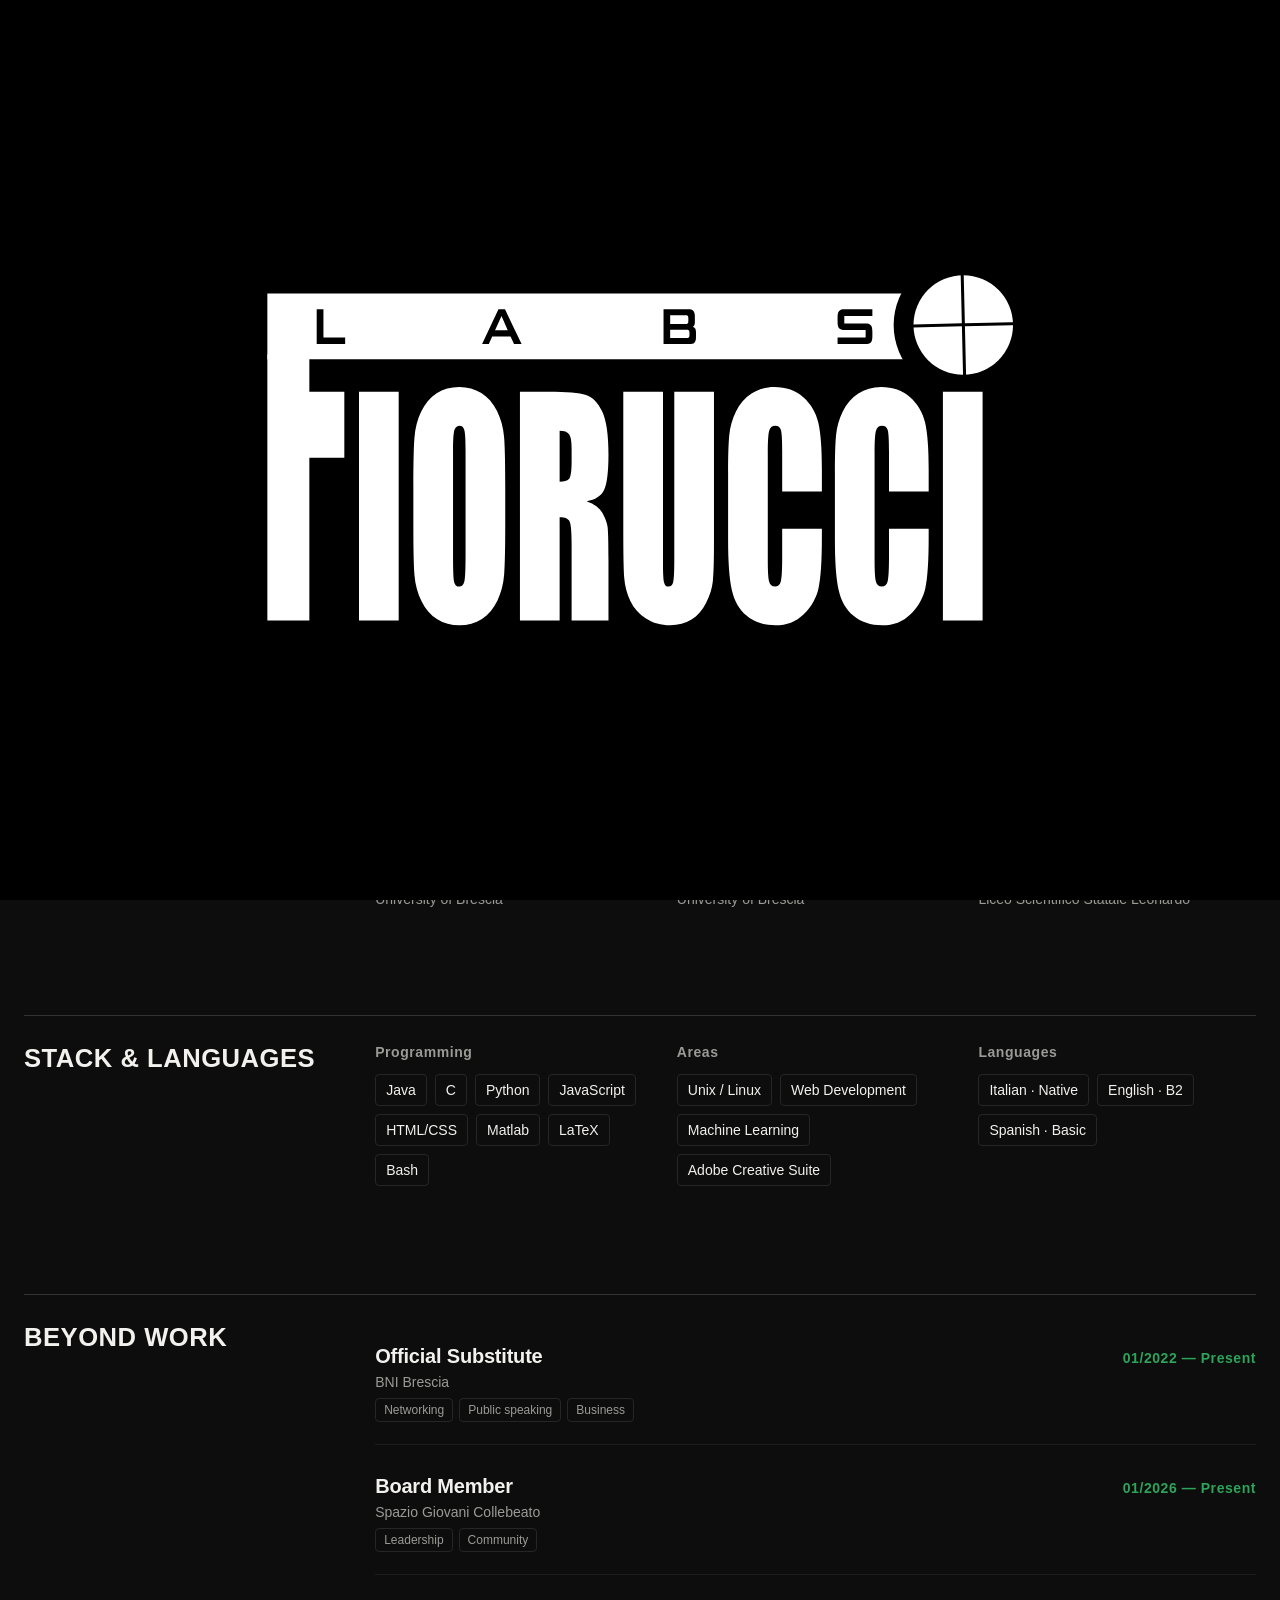
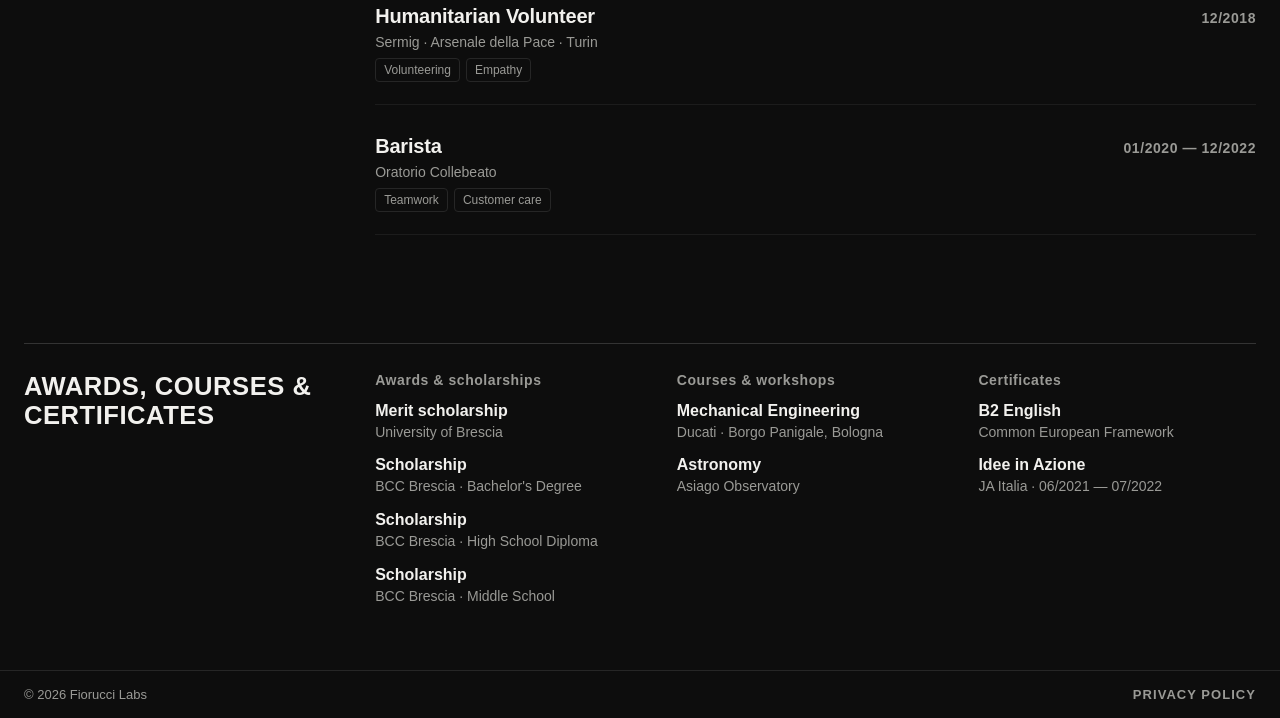
==== commit 0bd5aee6: "CV: foto accanto al nome Co-Authored-By: Claude Opus 5.5 <noreply@anthropic.com>" ====
--- a/en/index.html
+++ b/en/index.html
@@ -27,7 +27,7 @@
 <link rel="icon" href="/favicon.svg" type="image/svg+xml">
 <link rel="icon" href="/favicon-96.png" type="image/png" sizes="96x96">
 <link rel="apple-touch-icon" href="/apple-touch-icon.png">
-<link rel="stylesheet" href="/site.d5f244151d.css">
+<link rel="stylesheet" href="/site.6a9d0fba7c.css">
 <script>(function(r){r.classList.add('js');try{if(!sessionStorage.getItem('fiorucciIntroSeen')&&!matchMedia('(prefers-reduced-motion: reduce)').matches){r.classList.add('intro-pending');setTimeout(function(){r.classList.remove('intro-pending')},4000)}}catch(e){}})(document.documentElement)</script>
 <script src="/site.585dcb14d2.js" defer></script>
 </head>
@@ -58,7 +58,7 @@
   <main id="main">
     <section class="sec about">
       <div class="ab-top"><div>
-        <h1 class="big">Gabriele Fiorucci</h1>
+        <div class="ab-id"><img class="ab-photo" src="/gabriele-fiorucci.webp" width="120" height="120" alt="Photo of Gabriele Fiorucci"><h1 class="big">Gabriele Fiorucci</h1></div>
         <div class="ab-links"><a href="mailto:info@fioruccilabs.com">EMAIL ↗</a><a href="https://github.com/GabrieleFiorucci03" target="_blank" rel="noopener">GITHUB ↗</a><a href="https://linkedin.com/in/gabriele-fiorucci-063081251" target="_blank" rel="noopener">LINKEDIN ↗</a></div>
       </div></div>
       <div class="ab-sec">
--- a/site.6a9d0fba7c.css
+++ b/site.6a9d0fba7c.css
@@ -0,0 +1,238 @@
+/* Fiorucci Labs — site styles. Values carried over from the inline styles of the old "Intro Sito.dc.html". */
+*{scrollbar-width:none;-ms-overflow-style:none}*::-webkit-scrollbar{display:none}
+html{background:#0d0d0d;color-scheme:dark}
+body{margin:0;background:#0d0d0d;font-family:Helvetica,Arial,sans-serif;color:#f2f1ee}
+a{color:#f2f1ee}a:hover{color:#bbb}
+h1,h2,h3{font-weight:inherit}
+/* Text for screen readers and search engines only (e.g. the home <h1>, drawn as the CREATE lettering). */
+.sr-only{position:absolute;width:1px;height:1px;padding:0;margin:-1px;overflow:hidden;clip:rect(0,0,0,0);white-space:nowrap;border:0}
+.lead a{color:#2DA45A;text-decoration:none;border-bottom:1px solid #1F7A42}
+
+/* Mobile (<=720px) swaps the desktop header and footer for the dropdown menu. */
+[data-mob]{display:none}
+@media (max-width:720px){[data-desk]{display:none!important}[data-mob]{display:block}}
+
+/* Page frame: on the home the header and .fold (CREATE + gallery) fill the first screen and the "what is Fiorucci Labs"
+   section follows below (--hdr is the header height); other pages scroll the document under a sticky header. */
+.screen{min-height:100vh;display:flex;flex-direction:column}
+main{flex:1;display:flex;flex-direction:column}
+.fold{--hdr:86.6px;height:calc(100vh - var(--hdr));height:calc(100svh - var(--hdr));min-height:calc(520px - var(--hdr));flex-shrink:0;display:flex;flex-direction:column;overflow:hidden}
+
+/* Header */
+.hdr{display:flex;align-items:center;justify-content:space-between;gap:24px;padding:14px clamp(12px,2vw,24px);border-bottom:1px solid #262626;background:#0d0d0d}
+.screen:not(.home) .hdr{position:sticky;top:0;z-index:30}
+.logo{display:block;width:120px}
+.logo svg{display:block;width:100%;height:auto;overflow:visible}
+.hdr-desk{display:flex;align-items:center;flex-wrap:wrap;justify-content:flex-end;gap:10px 28px}
+.nav{display:flex;flex-wrap:wrap;gap:4px 24px}
+.nav a{font-size:14px;font-weight:600;letter-spacing:0.08em;color:#9a9a96;text-decoration:none;padding:8px 0;border-bottom:2px solid transparent}
+.nav a:hover{color:#f2f1ee;text-decoration:none}
+.nav a[aria-current=page]{color:#f2f1ee;border-bottom-color:#1F7A42}
+
+/* Dropdowns (language on desktop, full menu on mobile) are <details>, so they open even without JS. */
+.dd{position:relative}
+.dd>summary{list-style:none;display:flex;align-items:center;gap:8px;background:transparent;color:#f2f1ee;border:1px solid #444;border-radius:4px;padding:10px 12px;font-family:ui-monospace,Menlo,monospace;font-size:13px;letter-spacing:0.06em;cursor:pointer}
+.dd>summary::-webkit-details-marker{display:none}
+.dd>summary:hover{border-color:#f2f1ee}
+.caret{font-size:9px;color:#9a9a96}
+.dd-menu{position:absolute;right:0;top:calc(100% + 6px);min-width:150px;background:#161616;border:1px solid #262626;border-radius:4px;padding:4px;display:flex;flex-direction:column;z-index:10}
+.lang-opt{display:flex;justify-content:space-between;align-items:center;gap:12px;color:#f2f1ee;border-radius:3px;padding:9px 10px;font-size:14px;text-decoration:none}
+.lang-opt:hover{background:#222;color:#f2f1ee;text-decoration:none}
+.lang-opt[aria-current=true]{background:#1f1f1f}
+.lang-opt .code{font-family:ui-monospace,Menlo,monospace;font-size:12px;color:#9a9a96}
+.lang-opt[aria-current=true] .code{color:#2DA45A}
+
+.mm>summary{gap:10px}
+.burger{display:flex;flex-direction:column;gap:4px;width:18px}
+.burger span{height:2px;background:#f2f1ee;transition:transform 200ms ease,opacity 200ms ease}
+.mm[open] .burger span:nth-child(1){transform:translateY(6px) rotate(45deg)}
+.mm[open] .burger span:nth-child(2){opacity:0}
+.mm[open] .burger span:nth-child(3){transform:translateY(-6px) rotate(-45deg)}
+.mm .dd-menu{top:calc(100% + 8px);width:min(260px,calc(100vw - 24px));padding:6px;z-index:20;box-sizing:border-box}
+.mm-nav{display:flex;flex-direction:column}
+.mm-nav a,.mm-pv{display:block;font-size:15px;font-weight:600;letter-spacing:0.08em;color:#9a9a96;text-decoration:none;padding:14px 12px;border-left:2px solid transparent;border-radius:3px}
+.mm-pv{font-size:13px;padding:12px}
+.mm-nav a:hover,.mm-pv:hover{background:#222;color:#f2f1ee;text-decoration:none}
+.mm-nav a[aria-current=page],.mm-pv[aria-current=page]{color:#f2f1ee;border-left-color:#1F7A42}
+.mm .lang-opt{padding:12px;font-size:15px}
+.mm-sep{height:1px;background:#262626;margin:6px 0}
+.mm-copy{display:block;padding:4px 12px 8px;font-size:12px;color:#9a9a96}
+
+/* Home */
+.hero{flex:1;min-height:0;display:flex;align-items:center;justify-content:center;padding:clamp(28px,6vh,64px) clamp(12px,2vw,24px) 0}
+.hero h1{margin:0;width:clamp(220px,40vw,660px);color:#f2f1ee;transition:transform 1000ms cubic-bezier(.2,.8,.2,1),opacity 800ms ease}
+.hero svg{display:block;width:100%;height:auto;overflow:visible}
+.band{position:relative;height:clamp(320px,68vh,820px);flex-shrink:0;overflow:hidden;user-select:none;-webkit-user-select:none;touch-action:pan-y;cursor:grab;transition:opacity 900ms ease 200ms}
+.band canvas{position:absolute;inset:0;width:100%;height:100%;display:block}
+.band-name{position:absolute;left:50%;bottom:14px;transform:translateX(-50%);font-size:15px;font-weight:600;letter-spacing:0.01em;color:#2DA45A;background:#0d0d0d;padding:6px 10px;pointer-events:none;white-space:nowrap;opacity:0;transition:opacity 250ms ease}
+/* Phones only: a lower gallery band, matching its narrower strip of tiles (site.js), with CREATE right above it. */
+@media (max-width:720px){.band{height:clamp(300px,44vh,440px)}.fold{justify-content:center}.hero{flex:0 0 auto;padding-bottom:clamp(8px,2vh,24px)}}
+/* Home, below the gallery: opening line with buttons, what Fiorucci Labs makes, call to contact */
+/* .sec.hab: beats the generic .sec padding and gap defined further down. */
+.sec.hab{padding-top:clamp(128px,24vh,280px);padding-bottom:clamp(128px,22vh,240px);gap:clamp(160px,28vh,300px)}
+.hab-open{display:flex;flex-direction:column;align-items:flex-start;gap:40px}
+/* On one line: the size follows the screen width so it fits on phones too. */
+.hab-h{margin:0;font-size:clamp(28px,9.2vw,96px);line-height:0.95;letter-spacing:-0.02em;font-weight:700;white-space:nowrap}
+.hab-cta{display:flex;flex-wrap:wrap;gap:12px 16px;padding-top:24px}
+.hab .send{display:inline-block;text-decoration:none}
+.hab .send:hover{color:#0d0d0d}
+.hab-svc{margin:0;padding:0;list-style:none;display:grid;grid-template-columns:repeat(auto-fit,minmax(min(100%,260px),1fr));gap:96px clamp(32px,4vw,64px)}
+.hab-svc li{display:flex;flex-direction:column;gap:20px}
+.hab-icon{width:44px;height:44px;color:#2DA45A;margin-bottom:8px}
+.hab-svc h3{margin:0;font-size:clamp(22px,2.2vw,28px);font-weight:700;letter-spacing:-0.01em;color:#f2f1ee}
+.hab-svc p{margin:0;font-size:17px;line-height:1.55;color:#d6d5d1;text-wrap:pretty}
+.hab-svc h3+p{color:#f2f1ee}
+.hab-ask{display:flex;flex-direction:column;align-items:flex-start;gap:40px}
+/* The question lights up word by word as it scrolls into view (site.js adds .on); without JS it is simply white. */
+.hab-ask-h{margin:0;font-size:clamp(36px,6vw,80px);line-height:1;letter-spacing:-0.02em;font-weight:700;text-wrap:balance}
+.js .hab-ask-h span{color:#2a2a2a;transition:color 400ms ease}
+.js .hab-ask-h span.on{color:#f2f1ee}
+/* Entrance: with JS the hero and gallery start hidden and fade in after the intro (site.js adds .entered). */
+.intro-pending .screen,.intro-pending .ftr{visibility:hidden}
+.js .home:not(.entered) .hero h1{transform:translateY(10%) scale(0.96);opacity:0}
+.js .home:not(.entered) .band{opacity:0}
+/* Gallery sources: the WebGL canvas samples these videos; the links stay in the page for crawlers and keyboard users.
+   Without JS or WebGL the tiles themselves are shown as a plain grid. */
+html:not(.js) .tiles,.band.no-gl .tiles{opacity:1;pointer-events:auto}
+.tiles a{display:flex;flex-direction:column;gap:6px;color:inherit;text-decoration:none}
+.tiles{position:absolute;inset:0;margin:0;padding:16px;list-style:none;display:flex;align-items:center;justify-content:center;gap:12px;flex-wrap:wrap;box-sizing:border-box;background:#0d0d0d;opacity:0;pointer-events:none}
+.tiles li{display:flex;flex-direction:column;gap:6px;width:clamp(120px,14vw,200px)}
+.tiles .media{border:0;border-radius:0}
+.tiles span{font-size:13px;color:#9a9a96}
+
+/* Shared page blocks */
+.sec{padding:clamp(28px,6vh,64px) clamp(12px,2vw,24px) 64px;display:flex;flex-direction:column;gap:clamp(40px,7vh,72px);max-width:1280px;width:100%;box-sizing:border-box;margin:0 auto}
+.sec.wide{gap:clamp(48px,8vh,96px)}
+.big{margin:0;font-size:clamp(40px,7vw,96px);line-height:0.95;letter-spacing:-0.02em;font-weight:700;text-wrap:balance}
+.lead{margin:0;font-size:clamp(18px,1.6vw,22px);line-height:1.45;color:#f2f1ee;max-width:60ch;text-wrap:pretty}
+.label{font-size:12px;font-weight:600;letter-spacing:0.08em;color:#9a9a96}
+.media{position:relative;width:100%;aspect-ratio:4/3;overflow:hidden;border:1px solid #262626;border-radius:4px;background:repeating-linear-gradient(135deg,#171717 0 10px,#1b1b1b 10px 20px)}
+.media video{position:absolute;inset:0;width:100%;height:100%;object-fit:cover;display:block;pointer-events:none;background:#0d0d0d}
+
+/* Works / projects lists */
+.grp{display:flex;flex-direction:column;gap:24px}
+.grp-h{margin:0;padding-top:14px;border-top:1px solid #262626;font-size:14px;font-weight:600;letter-spacing:0.08em;color:#f2f1ee}
+.cards{display:grid;grid-template-columns:repeat(auto-fill,minmax(min(100%,260px),1fr));gap:32px 24px}
+.card{display:flex;flex-direction:column;gap:12px;color:#f2f1ee;text-decoration:none}
+.card:hover{color:#2DA45A;text-decoration:none}
+.card-name{font-size:18px;font-weight:600;letter-spacing:-0.005em}
+
+/* Project page */
+.proj{padding:clamp(20px,4vh,40px) clamp(12px,2vw,24px) 64px;display:flex;flex-direction:column;gap:24px;max-width:1100px;width:100%;box-sizing:border-box;margin:0 auto}
+.back{font-size:12px;font-weight:600;letter-spacing:0.08em;color:#9a9a96;text-decoration:none;align-self:flex-start}
+.back:hover{color:#2DA45A;text-decoration:none}
+.proj-head{display:flex;align-items:baseline;gap:16px;flex-wrap:wrap}
+.status{font-size:12px;font-weight:600;color:#2DA45A;letter-spacing:0.08em}
+.proj h1{margin:0;font-size:clamp(32px,5vw,64px);line-height:1;letter-spacing:-0.02em;font-weight:700}
+.cover{position:relative;width:100%;aspect-ratio:4/3;max-height:70vh;flex-shrink:0;overflow:hidden}
+.cover video{position:absolute;inset:0;width:100%;height:100%;object-fit:contain;display:block;pointer-events:none;background:#0d0d0d}
+.proj-body{display:flex;flex-wrap:wrap;gap:24px clamp(24px,4vw,64px);padding-top:28px;border-top:1px solid #333}
+.proj-text{flex:3 1 480px;min-width:0}
+.desc{max-width:60ch;display:flex;flex-direction:column;gap:16px}
+.desc p{margin:0;font-size:17px;line-height:1.55;color:#d6d5d1;text-wrap:pretty}
+.desc p.lede{font-size:clamp(18px,1.6vw,22px);line-height:1.45;color:#f2f1ee}
+.side{flex:1 1 220px;display:flex;flex-direction:column;gap:20px;position:sticky;top:100px;align-self:flex-start}
+.tags{display:flex;flex-wrap:wrap;gap:8px;margin:0;padding:0;list-style:none}
+.tag{font-size:13px;font-weight:600;letter-spacing:0.02em;color:#9a9a96;padding:6px 10px;border:1px solid #262626;border-radius:4px}
+.gh{align-self:flex-start;font-size:14px;font-weight:600;letter-spacing:0.08em;color:#9a9a96;text-decoration:none;padding:6px 0;border-bottom:1px solid #262626}
+.gh:hover{color:#2DA45A;border-color:#1F7A42;text-decoration:none}
+
+/* Project markdown (rendered at build time) */
+[data-md]{display:flex;flex-direction:column;gap:18px;font-size:17px;line-height:1.6;color:#d6d5d1}
+[data-md] p,[data-md] ul,[data-md] ol{margin:0;max-width:68ch;text-wrap:pretty}
+[data-md] [data-tagline]{font-size:clamp(20px,2vw,26px);line-height:1.35;font-weight:600;color:#f2f1ee}
+[data-md] h2{margin:36px 0 0;padding-top:24px;border-top:1px solid #262626;font-size:clamp(22px,2.2vw,28px);line-height:1.2;letter-spacing:-0.01em;color:#f2f1ee;font-weight:700}
+[data-md] h3{margin:12px 0 0;font-size:19px;color:#f2f1ee;font-weight:700}
+[data-md] strong{font-weight:600;color:#f2f1ee}
+[data-md] a{color:#2DA45A;text-decoration:none;border-bottom:1px solid #1F7A42}
+[data-md] a:hover{color:#f2f1ee}
+[data-md] figure{margin:10px 0;display:flex;flex-direction:column;gap:8px}
+[data-md] img,[data-md] video{display:block;max-width:100%;max-height:85vh;width:auto;height:auto;align-self:flex-start;border:1px solid #262626;border-radius:4px;background:#111}
+[data-md] figcaption{font-size:13px;letter-spacing:0.02em;color:#9a9a96}
+[data-md] ul,[data-md] ol{padding-left:1.2em;display:flex;flex-direction:column;gap:8px}
+[data-md] li::marker{color:#2DA45A}
+[data-md] table{border-collapse:collapse;width:100%;max-width:820px;font-size:15px;line-height:1.5}
+[data-md] th,[data-md] td{text-align:left;vertical-align:top;padding:10px 16px 10px 0;border-top:1px solid #262626}
+[data-md] th{width:30%;font-weight:600;color:#9a9a96}
+[data-md] th strong{color:#9a9a96}
+
+/* Privacy */
+.intro-block{display:flex;flex-direction:column;gap:24px}
+.pv-row{display:grid;grid-template-columns:repeat(auto-fit,minmax(min(100%,300px),1fr));gap:12px 40px;padding:28px 0;border-top:1px solid #262626}
+.pv-row h2{margin:0;font-size:14px;font-weight:600;letter-spacing:0.08em;color:#f2f1ee;text-transform:uppercase}
+.pv-row div{display:flex;flex-direction:column;gap:14px;grid-column:span 2;min-width:0}
+.pv-row p{margin:0;font-size:17px;line-height:1.55;color:#d6d5d1;max-width:68ch;text-wrap:pretty}
+
+/* Contact */
+.ct-sub{margin:0;font-size:clamp(18px,1.6vw,22px);line-height:1.35;color:#f2f1ee;text-wrap:pretty}
+.ct{display:flex;flex-wrap:wrap;gap:64px clamp(48px,8vw,128px)}
+.ct-links{flex:1 1 280px;max-width:380px;display:flex;flex-direction:column}
+.ct-h{margin:0;font-size:14px;font-weight:600;letter-spacing:0.08em;color:#f2f1ee;padding-bottom:16px;border-bottom:1px solid #333}
+.ct-link{display:flex;flex-direction:column;gap:6px;padding:20px 0;border-bottom:1px solid #1c1c1c;color:#f2f1ee;text-decoration:none}
+.ct-link:hover{color:#2DA45A;text-decoration:none}
+.ct-link .v{font-size:18px;font-weight:600;letter-spacing:-0.005em;overflow-wrap:anywhere}
+.ct-form{flex:3 1 480px;min-width:0;display:flex;flex-direction:column;gap:20px;padding:clamp(24px,3vw,40px);background:#141414;border:1px solid #262626;border-radius:6px}
+.ct-grid{display:grid;grid-template-columns:repeat(auto-fit,minmax(min(100%,220px),1fr));gap:20px}
+.fld{display:flex;flex-direction:column;gap:8px;font-size:12px;font-weight:600;letter-spacing:0.08em;color:#9a9a96}
+.fld input,.fld textarea{font:inherit;font-size:18px;font-weight:400;letter-spacing:0;color:#f2f1ee;background:transparent;border:0;border-bottom:1px solid #333;padding:10px 0;outline:none;border-radius:0}
+.fld textarea{line-height:1.45;resize:vertical}
+.fld input:focus,.fld textarea:focus{border-color:#2DA45A}
+.send-row{display:flex;flex-wrap:wrap;align-items:center;gap:16px 24px;padding-top:8px}
+.send{font-family:inherit;font-size:14px;font-weight:600;letter-spacing:0.08em;color:#0d0d0d;background:#2DA45A;border:0;border-radius:4px;padding:16px 28px;cursor:pointer}
+.send:hover{background:#3DB86A}
+.note{font-size:14px;color:#9a9a96;max-width:44ch;text-wrap:pretty}
+
+/* About (reachable by URL only) */
+.sec.about{gap:clamp(72px,12vh,128px)}
+.ab-top{display:grid;grid-template-columns:repeat(auto-fit,minmax(min(100%,340px),1fr));gap:40px;align-items:end;margin-bottom:calc(clamp(28px,6vh,64px) - clamp(72px,12vh,128px))}
+.ab-top>div{display:flex;flex-direction:column;gap:24px}
+/* Portrait next to the name: small on purpose (public/gabriele-fiorucci.webp is 320 px). */
+.ab-id{display:flex;align-items:center;flex-wrap:wrap;gap:16px clamp(16px,3vw,32px)}
+.ab-photo{width:clamp(88px,9vw,120px);height:auto;aspect-ratio:1;border-radius:50%;object-fit:cover;flex-shrink:0;border:1px solid #262626;background:#141414}
+.ab-links{display:flex;flex-wrap:wrap;gap:8px 24px;font-size:14px;font-weight:600;letter-spacing:0.08em}
+.ab-links a{color:#9a9a96;text-decoration:none;padding:6px 0;border-bottom:1px solid #262626}
+.ab-links a:hover{color:#2DA45A;border-color:#1F7A42;text-decoration:none}
+.ab-sec{display:flex;flex-wrap:wrap;gap:24px clamp(24px,4vw,64px);padding-top:28px;border-top:1px solid #333}
+.ab-sec>h2{margin:0;flex:1 1 200px;max-width:300px;align-self:flex-start;position:sticky;top:110px;font-size:clamp(20px,2vw,26px);font-weight:700;letter-spacing:0.02em;line-height:1.15;color:#f2f1ee}
+.ab-body{flex:3 1 520px;min-width:0;display:flex;flex-direction:column;gap:24px}
+.ab-body.rows{gap:8px}
+.row{display:flex;justify-content:space-between;align-items:baseline;flex-wrap:wrap;gap:8px 32px;padding:22px 0;border-bottom:1px solid #1c1c1c}
+.who{display:flex;flex-direction:column;gap:6px}
+.role{font-size:20px;font-weight:700;letter-spacing:-0.01em}
+.org{font-size:14px;color:#9a9a96}
+.date{font-size:14px;color:#9a9a96;font-weight:600;letter-spacing:0.04em;margin-left:auto;text-align:right}
+.date.now{color:#2DA45A}
+.row-tags{display:flex;flex-wrap:wrap;gap:6px;flex-basis:100%}
+.row-tags span{font-size:12px;color:#9a9a96;border:1px solid #262626;border-radius:4px;padding:4px 8px}
+.ab-grid{display:grid;grid-template-columns:repeat(auto-fit,minmax(min(100%,260px),1fr));gap:32px 24px}
+.edu{display:flex;flex-direction:column;gap:6px}
+.edu .date{margin-left:0;text-align:left}
+.edu .field{font-size:15px;color:#f2f1ee}
+.grp-col{display:flex;flex-direction:column;gap:14px}
+.grp-col .lbl{font-size:14px;color:#9a9a96;font-weight:600;letter-spacing:0.04em}
+.chips{display:flex;flex-wrap:wrap;gap:8px}
+.chips span{font-size:14px;color:#f2f1ee;border:1px solid #262626;border-radius:4px;padding:7px 10px}
+.award{display:flex;flex-direction:column;gap:3px}
+.award .t{font-size:16px;font-weight:600}
+.award .d{font-size:14px;color:#9a9a96;line-height:1.4}
+
+/* Footer (desktop only; on mobile its links live in the menu) */
+.ftr{display:flex;flex-wrap:wrap;align-items:center;justify-content:space-between;gap:8px 24px;padding:10px clamp(12px,2vw,24px);border-top:1px solid #262626;font-size:13px;color:#9a9a96}
+.ftr a{font-size:13px;font-weight:600;letter-spacing:0.08em;color:#9a9a96;text-decoration:none;padding:6px 0}
+.ftr a:hover{color:#2DA45A;text-decoration:none}
+.ftr a[aria-current=page]{color:#f2f1ee}
+
+/* Accessibility */
+/* Keyboard focus is always visible (mouse clicks don't show it). Form fields thicken their underline instead. */
+:focus-visible{outline:2px solid #2DA45A;outline-offset:3px;border-radius:2px}
+.fld input:focus-visible,.fld textarea:focus-visible{outline:none;box-shadow:0 1px 0 #2DA45A}
+/* "Skip to content": first stop of the Tab key, visible only when focused. */
+.skip{position:absolute;left:12px;top:-80px;z-index:100;background:#2DA45A;color:#0d0d0d;padding:12px 16px;border-radius:4px;font-size:14px;font-weight:600;letter-spacing:0.04em;text-decoration:none}
+.skip:focus{top:12px;color:#0d0d0d}
+/* The WebGL gallery can't take keyboard focus: tabbing into it reveals the plain grid of its links instead. */
+.band:focus-within .tiles{opacity:1;pointer-events:auto}
+/* "Reduce motion" (system setting): no transitions; videos stay on their poster (site.js) and the cover gets controls. */
+@media (prefers-reduced-motion:reduce){
+  *,*::before,*::after{transition:none!important;animation:none!important;scroll-behavior:auto!important}
+  .cover video{pointer-events:auto}
+}
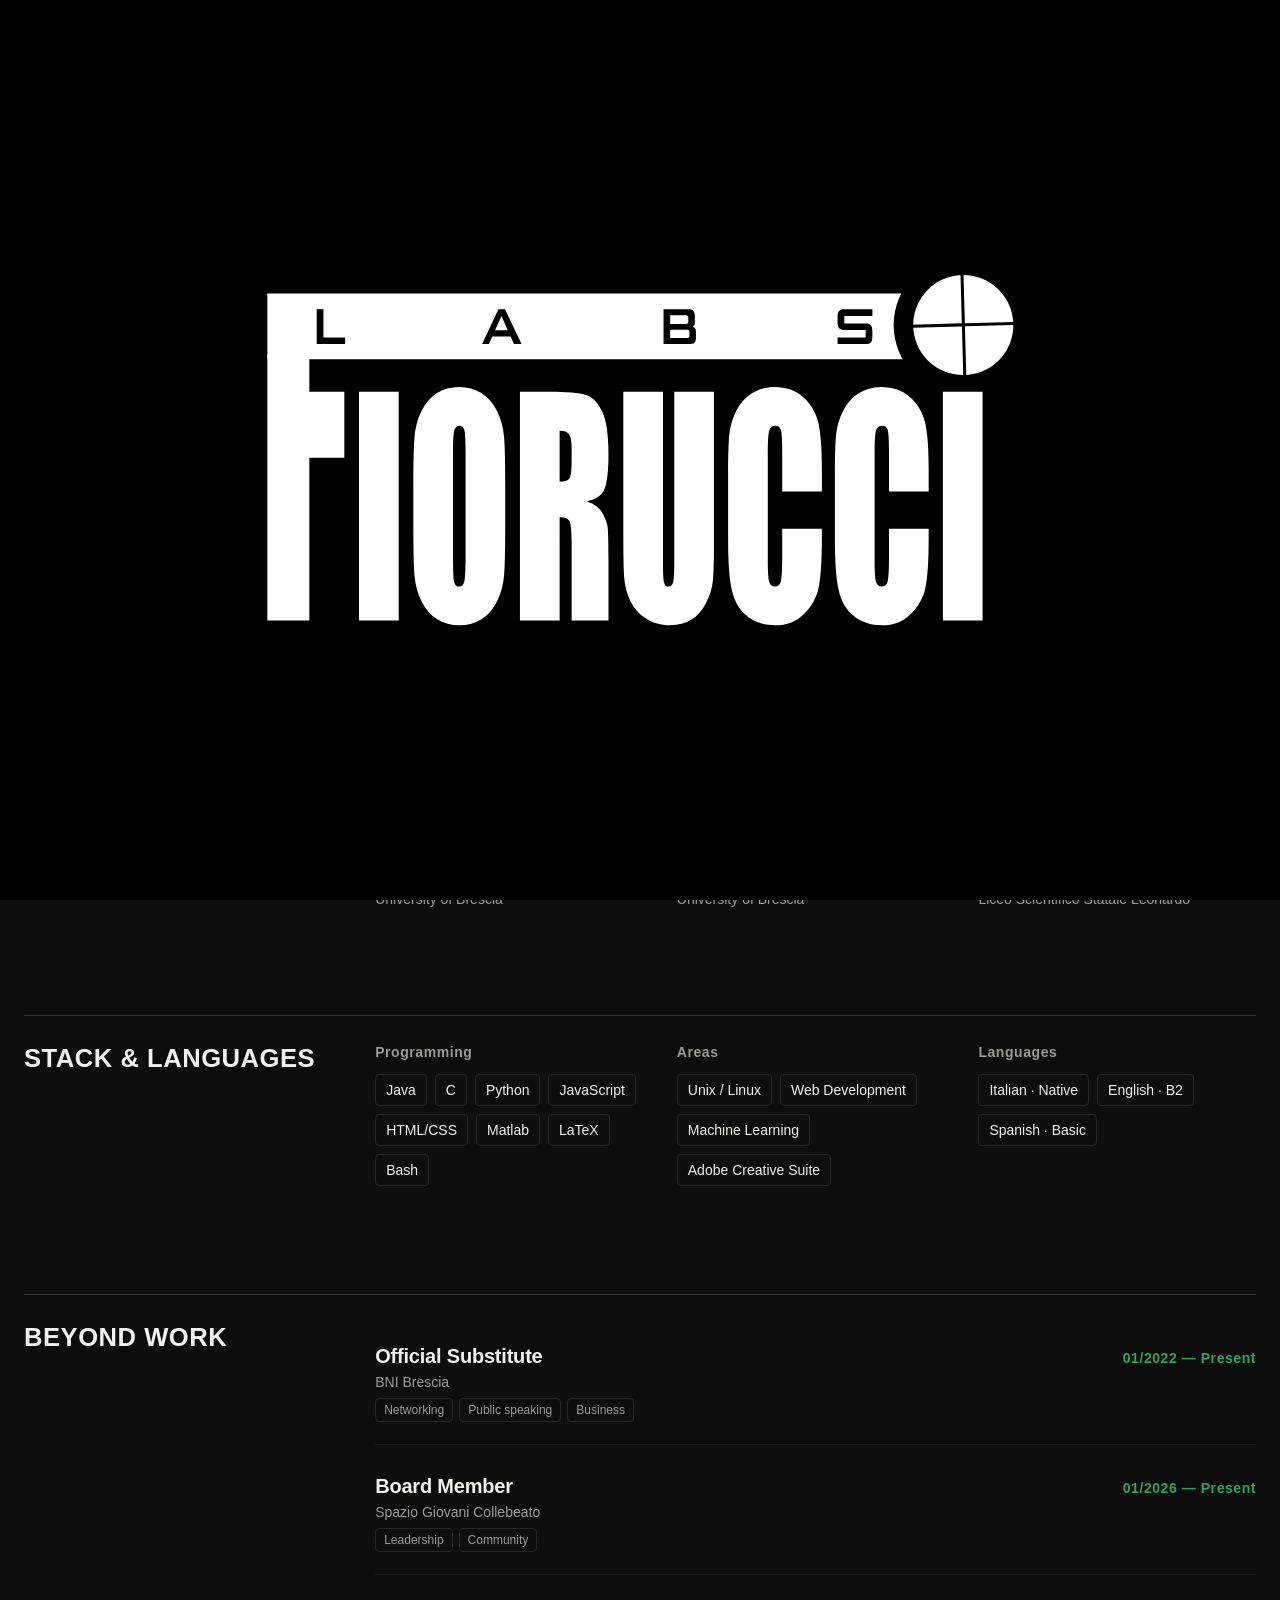
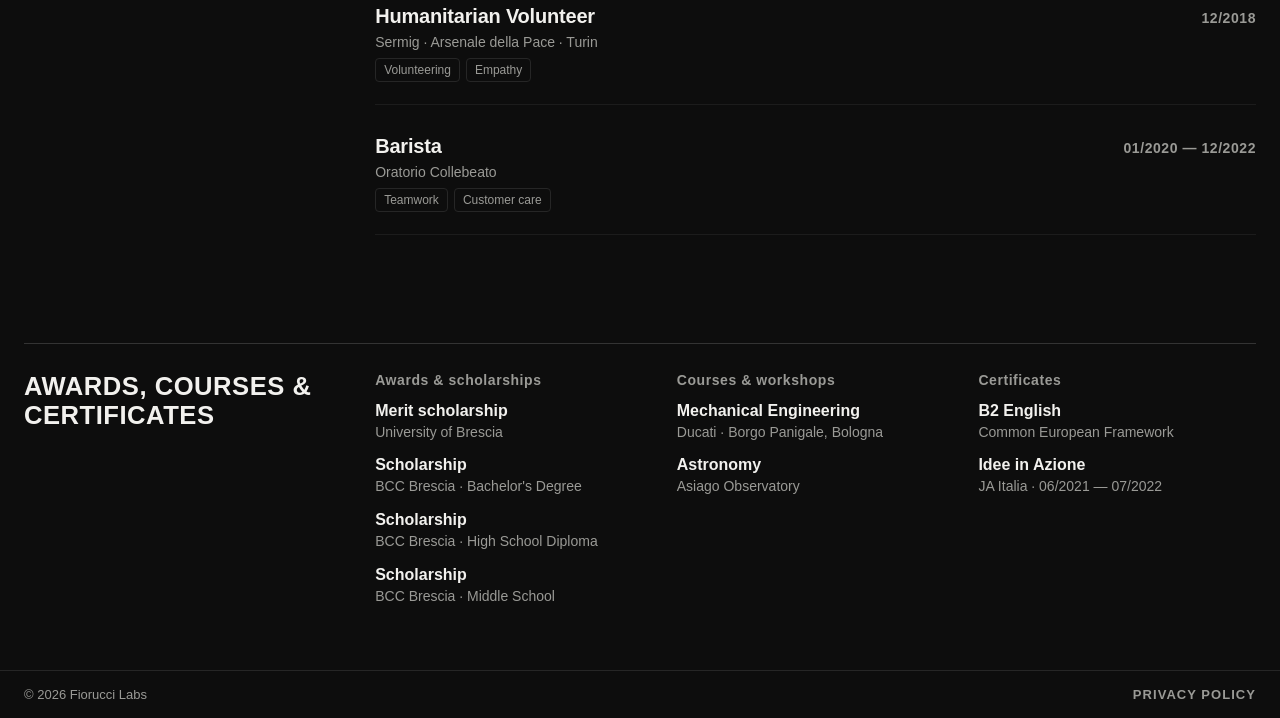
==== commit 5094d263: "CV: script aggiornato (link al Percorso verso il CV) Co-Authored-By: Claude Opus 5.5 <noreply@anthro" ====
--- a/en/index.html
+++ b/en/index.html
@@ -29,7 +29,7 @@
 <link rel="apple-touch-icon" href="/apple-touch-icon.png">
 <link rel="stylesheet" href="/site.6a9d0fba7c.css">
 <script>(function(r){r.classList.add('js');try{if(!sessionStorage.getItem('fiorucciIntroSeen')&&!matchMedia('(prefers-reduced-motion: reduce)').matches){r.classList.add('intro-pending');setTimeout(function(){r.classList.remove('intro-pending')},4000)}}catch(e){}})(document.documentElement)</script>
-<script src="/site.585dcb14d2.js" defer></script>
+<script src="/site.9d725d00a2.js" defer></script>
 </head>
 <body>
 <a class="skip" href="#main">Skip to content</a>
